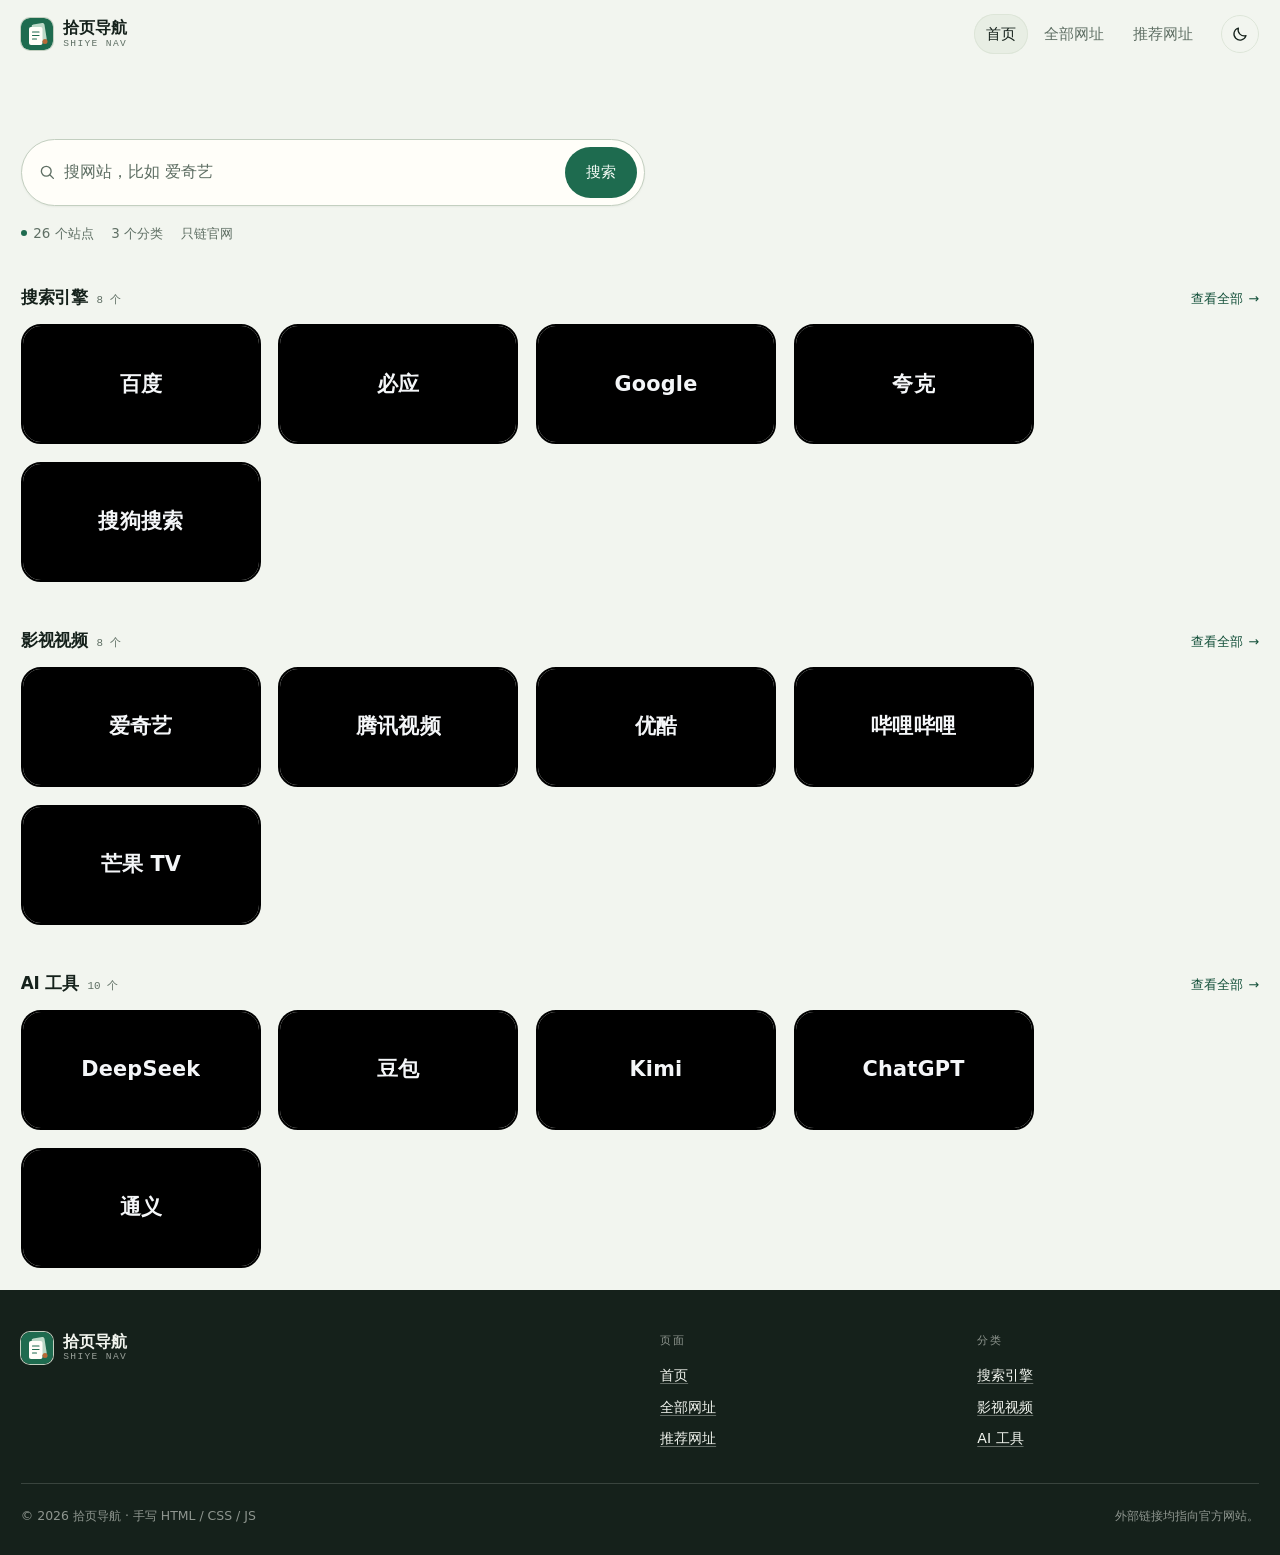
==== index.html @ 63855bbd "content: delete the About page and its navigation links" ====
<!DOCTYPE html>
<html lang="zh-CN" class="no-js">
<head>
<meta charset="utf-8">
<meta name="viewport" content="width=device-width, initial-scale=1">
<title>拾页导航 — 常用网站，一页打开</title>
<meta name="description" content="百度、必应、爱奇艺、腾讯视频、B 站、DeepSeek、豆包等常用站点的官方入口，按搜索引擎、影视视频、AI 工具分组。">
<link rel="canonical" href="https://swdlawa.github.io/nav/">

<meta property="og:type" content="website">
<meta property="og:site_name" content="拾页导航">
<meta property="og:locale" content="zh_CN">
<meta property="og:title" content="拾页导航 — 常用网站，一页打开">
<meta property="og:description" content="搜索引擎、影视视频、AI 工具的官方入口，按类分好，点一下就跳。">
<meta property="og:url" content="https://swdlawa.github.io/nav/">
<meta property="og:image" content="https://swdlawa.github.io/nav/assets/og-image.png">
<meta property="og:image:width" content="1200">
<meta property="og:image:height" content="630">
<meta property="og:image:alt" content="拾页导航：常用网站，一页打开。">
<meta name="twitter:card" content="summary_large_image">
<meta name="twitter:title" content="拾页导航 — 常用网站，一页打开">
<meta name="twitter:description" content="搜索引擎、影视视频、AI 工具的官方入口，按类分好。">
<meta name="twitter:image" content="https://swdlawa.github.io/nav/assets/og-image.png">

<link rel="icon" href="favicon.ico" sizes="16x16 32x32 48x48">
<link rel="icon" href="assets/favicon.svg" type="image/svg+xml">
<link rel="icon" href="assets/favicon.png" type="image/png" sizes="64x64">
<link rel="apple-touch-icon" href="assets/apple-touch-icon.png">
<link rel="manifest" href="manifest.webmanifest">
<meta name="theme-color" content="#f2f5ef">
<link rel="stylesheet" href="css/styles.css?v=13">
<script>
  (function () {
    var root = document.documentElement;
    root.classList.remove("no-js");
    try {
      var saved = localStorage.getItem("theme");
      var theme = saved || (window.matchMedia("(prefers-color-scheme: dark)").matches ? "dark" : "light");
      root.setAttribute("data-theme", theme);
    } catch (e) {
      root.setAttribute("data-theme", "light");
    }
  })();
</script>
<script src="js/main.js?v=13" defer></script>
</head>
<body>
<a class="skip-link" href="#main">跳到主要内容</a>

<header class="site-header">
  <div class="wrap header-inner">
    <a class="brand" href="index.html">
      <img class="brand-mark" src="assets/favicon.svg" alt="" width="32" height="32">
      <span class="brand-text">拾页导航<small>Shiye Nav</small></span>
    </a>
    <nav class="site-nav" id="site-nav" aria-label="主导航">
      <ul>
        <li><a href="index.html" aria-current="page">首页</a></li>
        <li><a href="directory.html">全部网址</a></li>
        <li><a href="submit.html">推荐网址</a></li>
      </ul>
    </nav>
    <div class="header-tools">
      <button class="icon-btn theme-toggle" type="button" data-theme-toggle aria-pressed="false" aria-label="切换到深色模式">
        <svg class="icon-sun" viewBox="0 0 24 24" fill="none" stroke="currentColor" stroke-width="1.7" stroke-linecap="round" aria-hidden="true">
          <circle cx="12" cy="12" r="4.2"/>
          <path d="M12 2.5v2M12 19.5v2M2.5 12h2M19.5 12h2M5.2 5.2l1.4 1.4M17.4 17.4l1.4 1.4M18.8 5.2l-1.4 1.4M6.6 17.4l-1.4 1.4"/>
        </svg>
        <svg class="icon-moon" viewBox="0 0 24 24" fill="none" stroke="currentColor" stroke-width="1.7" stroke-linecap="round" stroke-linejoin="round" aria-hidden="true">
          <path d="M20 14.2A8.2 8.2 0 0 1 9.8 4a8.2 8.2 0 1 0 10.2 10.2Z"/>
        </svg>
      </button>
      <button class="icon-btn nav-toggle" type="button" data-nav-toggle aria-expanded="false" aria-controls="site-nav" aria-label="打开菜单">
        <svg viewBox="0 0 24 24" fill="none" stroke="currentColor" stroke-width="1.8" stroke-linecap="round" aria-hidden="true">
          <path d="M4 7h16M4 12h16M4 17h16"/>
        </svg>
      </button>
    </div>
  </div>
</header>

<main id="main">

  <div class="wrap hero hero--compact">
    <form class="search-form" action="directory.html" method="get" role="search">
      <svg viewBox="0 0 24 24" fill="none" stroke="currentColor" stroke-width="1.8" stroke-linecap="round" aria-hidden="true">
        <circle cx="11" cy="11" r="6.5"/>
        <path d="M16 16l4.5 4.5"/>
      </svg>
      <label for="hero-search" style="position:absolute;width:1px;height:1px;overflow:hidden;clip:rect(0 0 0 0)">搜索网站</label>
      <input id="hero-search" type="search" name="q" placeholder="搜网站，比如 爱奇艺" autocomplete="off">
      <button class="btn btn--accent" type="submit">搜索</button>
    </form>

    <p class="hero-meta">
      <span><span class="dot" aria-hidden="true"></span>26 个站点</span>
      <span>3 个分类</span>
      <span>只链官网</span>
    </p>
  </div>

  <section class="section section--tight" aria-labelledby="group-search">
    <div class="wrap">
      <div class="group-head">
        <h2 id="group-search">搜索引擎</h2>
        <span class="group-count">8 个</span>
        <a class="text-link" href="directory.html#group-search">查看全部</a>
      </div>
      <ul class="link-grid" role="list">
        <li><a class="link-card" href="https://www.baidu.com/" target="_blank" rel="noopener"><span class="link-icon" style="--mark:#2932e1" aria-hidden="true">BD</span><span class="link-text"><span class="link-name">百度</span><span class="link-domain">baidu.com</span></span></a></li>
        <li><a class="link-card" href="https://cn.bing.com/" target="_blank" rel="noopener"><span class="link-icon" style="--mark:#008373" aria-hidden="true">B</span><span class="link-text"><span class="link-name">必应</span><span class="link-domain">cn.bing.com</span></span></a></li>
        <li><a class="link-card" href="https://www.google.com/" target="_blank" rel="noopener"><span class="link-icon" style="--mark:#4285f4" aria-hidden="true">G</span><span class="link-text"><span class="link-name">Google</span><span class="link-domain">google.com</span></span></a></li>
        <li><a class="link-card" href="https://quark.sm.cn/" target="_blank" rel="noopener"><span class="link-icon" style="--mark:#6d4aff" aria-hidden="true">QK</span><span class="link-text"><span class="link-name">夸克</span><span class="link-domain">quark.sm.cn</span></span></a></li>
        <li><a class="link-card" href="https://www.sogou.com/" target="_blank" rel="noopener"><span class="link-icon" style="--mark:#fb6022" aria-hidden="true">SG</span><span class="link-text"><span class="link-name">搜狗搜索</span><span class="link-domain">sogou.com</span></span></a></li>
      </ul>
    </div>
  </section>

  <section class="section section--tight" aria-labelledby="group-video">
    <div class="wrap">
      <div class="group-head">
        <h2 id="group-video">影视视频</h2>
        <span class="group-count">8 个</span>
        <a class="text-link" href="directory.html#group-video">查看全部</a>
      </div>
      <ul class="link-grid" role="list">
        <li><a class="link-card" href="https://www.iqiyi.com/" target="_blank" rel="noopener"><span class="link-icon" style="--mark:#00be06" aria-hidden="true">IQ</span><span class="link-text"><span class="link-name">爱奇艺</span><span class="link-domain">iqiyi.com</span></span></a></li>
        <li><a class="link-card" href="https://v.qq.com/" target="_blank" rel="noopener"><span class="link-icon" style="--mark:#ff6022" aria-hidden="true">TX</span><span class="link-text"><span class="link-name">腾讯视频</span><span class="link-domain">v.qq.com</span></span></a></li>
        <li><a class="link-card" href="https://www.youku.com/" target="_blank" rel="noopener"><span class="link-icon" style="--mark:#1f8dff" aria-hidden="true">YK</span><span class="link-text"><span class="link-name">优酷</span><span class="link-domain">youku.com</span></span></a></li>
        <li><a class="link-card" href="https://www.bilibili.com/" target="_blank" rel="noopener"><span class="link-icon" style="--mark:#fb7299" aria-hidden="true">B</span><span class="link-text"><span class="link-name">哔哩哔哩</span><span class="link-domain">bilibili.com</span></span></a></li>
        <li><a class="link-card" href="https://www.mgtv.com/" target="_blank" rel="noopener"><span class="link-icon" style="--mark:#ff6f00" aria-hidden="true">MG</span><span class="link-text"><span class="link-name">芒果 TV</span><span class="link-domain">mgtv.com</span></span></a></li>
      </ul>
    </div>
  </section>

  <section class="section section--tight" aria-labelledby="group-ai">
    <div class="wrap">
      <div class="group-head">
        <h2 id="group-ai">AI 工具</h2>
        <span class="group-count">10 个</span>
        <a class="text-link" href="directory.html#group-ai">查看全部</a>
      </div>
      <ul class="link-grid" role="list">
        <li><a class="link-card" href="https://www.deepseek.com/" target="_blank" rel="noopener"><span class="link-icon" style="--mark:#4c6ef5" aria-hidden="true">DS</span><span class="link-text"><span class="link-name">DeepSeek</span><span class="link-domain">deepseek.com</span></span></a></li>
        <li><a class="link-card" href="https://www.doubao.com/" target="_blank" rel="noopener"><span class="link-icon" style="--mark:#f43f5e" aria-hidden="true">豆</span><span class="link-text"><span class="link-name">豆包</span><span class="link-domain">doubao.com</span></span></a></li>
        <li><a class="link-card" href="https://kimi.moonshot.cn/" target="_blank" rel="noopener"><span class="link-icon" style="--mark:#6d4aff" aria-hidden="true">K</span><span class="link-text"><span class="link-name">Kimi</span><span class="link-domain">kimi.moonshot.cn</span></span></a></li>
        <li><a class="link-card" href="https://chatgpt.com/" target="_blank" rel="noopener"><span class="link-icon" style="--mark:#10a37f" aria-hidden="true">GPT</span><span class="link-text"><span class="link-name">ChatGPT</span><span class="link-domain">chatgpt.com</span></span></a></li>
        <li><a class="link-card" href="https://tongyi.aliyun.com/" target="_blank" rel="noopener"><span class="link-icon" style="--mark:#615ced" aria-hidden="true">QW</span><span class="link-text"><span class="link-name">通义</span><span class="link-domain">tongyi.aliyun.com</span></span></a></li>
      </ul>
    </div>
  </section>

</main>

<footer class="site-footer">
  <div class="wrap">
    <div class="footer-grid">
      <div class="footer-brand">
        <a class="brand" href="index.html">
          <img class="brand-mark" src="assets/favicon.svg" alt="" width="32" height="32">
          <span class="brand-text">拾页导航<small>Shiye Nav</small></span>
        </a>
      </div>
      <div class="footer-col">
        <h2>页面</h2>
        <ul>
          <li><a href="index.html">首页</a></li>
          <li><a href="directory.html">全部网址</a></li>
          <li><a href="submit.html">推荐网址</a></li>
        </ul>
      </div>
      <div class="footer-col">
        <h2>分类</h2>
        <ul>
          <li><a href="directory.html#group-search">搜索引擎</a></li>
          <li><a href="directory.html#group-video">影视视频</a></li>
          <li><a href="directory.html#group-ai">AI 工具</a></li>
        </ul>
      </div>
    </div>
    <div class="footer-bottom">
      <p>© <span data-year>2026</span> 拾页导航 · 手写 HTML / CSS / JS</p>
      <p>外部链接均指向官方网站。</p>
    </div>
  </div>
</footer>

<button class="to-top" type="button" data-to-top aria-label="回到顶部">
  <svg viewBox="0 0 24 24" width="18" height="18" fill="none" stroke="currentColor" stroke-width="1.8" stroke-linecap="round" stroke-linejoin="round" aria-hidden="true">
    <path d="M12 19V5M5 12l7-7 7 7"/>
  </svg>
</button>
</body>
</html>
---- css/styles.css ----
/* ==========================================================================
   拾页导航 — styles
   Plain CSS, no build step. Sections:
   1 tokens · 2 reset · 3 layout · 4 header · 5 hero · 6 cards
   7 sections · 8 directory · 9 about/submit · 10 footer · 11 motion
   12 responsive · 13 print
   ========================================================================== */

/* 1. Tokens ---------------------------------------------------------------- */
:root {
  --bg: #f2f5ef;
  --surface: #fffef9;
  --surface-2: #e8eee4;
  --ink: #15211b;
  --ink-soft: #33443a;
  --muted: #5f6f64;
  --line: #dde5d8;
  --line-strong: #c3cfc0;
  --accent: #1e6b4f;
  --accent-ink: #14503a;
  --accent-soft: #dcebe1;
  --warm: #b96a37;
  --focus: #1f5fd0;

  --font-sans: "Inter", "PingFang SC", "Hiragino Sans GB", "Microsoft YaHei",
    system-ui, -apple-system, "Segoe UI", sans-serif;
  --font-mono: "SFMono-Regular", "Cascadia Code", Consolas, "Liberation Mono",
    monospace;

  --wrap: 1160px;
  --radius: 16px;
  --radius-sm: 10px;
  --shadow-sm: 0 1px 2px rgba(21, 33, 27, 0.05);
  --shadow: 0 2px 4px rgba(21, 33, 27, 0.04),
    0 24px 48px -32px rgba(21, 33, 27, 0.4);
  --header-h: 68px;

  color-scheme: light;
}

[data-theme="dark"] {
  --bg: #0f1612;
  --surface: #161f1a;
  --surface-2: #1d2922;
  --ink: #e9efe8;
  --ink-soft: #c9d5cc;
  --muted: #93a398;
  --line: #26342c;
  --line-strong: #3a4b41;
  --accent: #74c29c;
  --accent-ink: #9ad9b9;
  --accent-soft: #1b2c23;
  --warm: #e0a06f;
  --focus: #7aa7ff;

  --shadow-sm: 0 1px 2px rgba(0, 0, 0, 0.4);
  --shadow: 0 2px 4px rgba(0, 0, 0, 0.3),
    0 24px 48px -32px rgba(0, 0, 0, 0.9);

  color-scheme: dark;
}

/* 2. Reset ----------------------------------------------------------------- */
*,
*::before,
*::after {
  box-sizing: border-box;
}

* {
  margin: 0;
}

html {
  -webkit-text-size-adjust: 100%;
  scroll-behavior: smooth;
  scroll-padding-top: calc(var(--header-h) + 1.5rem);
}

body {
  min-height: 100vh;
  display: flex;
  flex-direction: column;
  background: var(--bg);
  color: var(--ink);
  font-family: var(--font-sans);
  font-size: 1rem;
  line-height: 1.75;
  -webkit-font-smoothing: antialiased;
  text-rendering: optimizeLegibility;
}

img,
svg {
  display: block;
  max-width: 100%;
}

[hidden] {
  display: none !important;
}

img {
  height: auto;
}

a {
  color: var(--accent-ink);
  text-decoration-color: color-mix(in srgb, var(--accent) 40%, transparent);
  text-underline-offset: 0.18em;
  transition: color 0.18s ease, text-decoration-color 0.18s ease;
}

a:hover {
  color: var(--accent);
  text-decoration-color: currentColor;
}

button,
input,
select,
textarea {
  font: inherit;
  color: inherit;
}

ul[role="list"],
ol[role="list"] {
  list-style: none;
  padding: 0;
}

:focus-visible {
  outline: 2px solid var(--focus);
  outline-offset: 3px;
  border-radius: 3px;
}

::selection {
  background: var(--accent-soft);
  color: var(--ink);
}

.skip-link {
  position: absolute;
  top: 0.5rem;
  left: 0.5rem;
  z-index: 100;
  padding: 0.55rem 0.9rem;
  border-radius: var(--radius-sm);
  background: var(--ink);
  color: var(--bg);
  font-size: 0.9rem;
  text-decoration: none;
  transform: translateY(-160%);
  transition: transform 0.18s ease;
}

.skip-link:focus-visible {
  transform: none;
  color: var(--bg);
}

/* 3. Layout ---------------------------------------------------------------- */
.wrap {
  width: min(100% - 2.6rem, var(--wrap));
  margin-inline: auto;
}

main {
  flex: 1 0 auto;
}

.eyebrow {
  display: inline-flex;
  align-items: center;
  gap: 0.6rem;
  font-family: var(--font-mono);
  font-size: 0.7rem;
  letter-spacing: 0.16em;
  text-transform: uppercase;
  color: var(--accent);
}

.eyebrow::before {
  content: "";
  width: 1.6rem;
  height: 1px;
  background: currentColor;
}

.lede {
  max-width: 58ch;
  color: var(--ink-soft);
  font-size: clamp(1.02rem, 1.5vw, 1.14rem);
  line-height: 1.8;
}

.muted {
  color: var(--muted);
}

.btn {
  --btn-bg: var(--ink);
  --btn-fg: var(--bg);
  display: inline-flex;
  align-items: center;
  justify-content: center;
  gap: 0.45rem;
  padding: 0.72rem 1.25rem;
  border: 1px solid transparent;
  border-radius: 999px;
  background: var(--btn-bg);
  color: var(--btn-fg);
  font-size: 0.94rem;
  font-weight: 500;
  text-decoration: none;
  cursor: pointer;
  transition: transform 0.18s ease, background 0.18s ease,
    border-color 0.18s ease, box-shadow 0.18s ease;
}

.btn:hover {
  color: var(--btn-fg);
  transform: translateY(-1px);
  box-shadow: var(--shadow);
}

.btn--accent {
  --btn-bg: var(--accent);
  --btn-fg: #f4fbf6;
}

[data-theme="dark"] .btn--accent {
  --btn-fg: #0d1711;
}

.btn--ghost {
  --btn-bg: transparent;
  --btn-fg: var(--ink);
  border-color: var(--line-strong);
}

.btn--ghost:hover {
  background: var(--surface);
  border-color: var(--ink);
}

.text-link {
  display: inline-flex;
  align-items: center;
  gap: 0.35rem;
  font-weight: 500;
  text-decoration: none;
  color: var(--accent-ink);
}

.text-link::after {
  content: "→";
  transition: transform 0.18s ease;
}

.text-link:hover::after {
  transform: translateX(3px);
}

/* 4. Header ---------------------------------------------------------------- */
.site-header {
  position: sticky;
  top: 0;
  z-index: 50;
  background: color-mix(in srgb, var(--bg) 88%, transparent);
  backdrop-filter: saturate(1.4) blur(12px);
  border-bottom: 1px solid transparent;
  transition: border-color 0.2s ease, box-shadow 0.2s ease;
}

.site-header.is-scrolled {
  border-bottom-color: var(--line);
  box-shadow: 0 6px 24px -20px rgba(0, 0, 0, 0.5);
}

.header-inner {
  min-height: var(--header-h);
  display: flex;
  align-items: center;
  gap: 1rem;
}

.brand {
  display: inline-flex;
  align-items: center;
  gap: 0.65rem;
  margin-right: auto;
  color: var(--ink);
  text-decoration: none;
  font-weight: 600;
  letter-spacing: -0.01em;
}

.brand:hover {
  color: var(--ink);
}

.brand-mark {
  width: 32px;
  height: 32px;
  flex: none;
  border-radius: 9px;
  box-shadow: 0 0 0 1px var(--line-strong);
}

.brand-text {
  display: flex;
  flex-direction: column;
  line-height: 1.15;
}

.brand-text small {
  font-family: var(--font-mono);
  font-size: 0.6rem;
  font-weight: 400;
  letter-spacing: 0.14em;
  text-transform: uppercase;
  color: var(--muted);
}

.site-nav ul {
  display: flex;
  align-items: center;
  gap: 0.3rem;
  margin: 0;
  padding: 0;
  list-style: none;
}

.site-nav a {
  display: block;
  padding: 0.45rem 0.75rem;
  border-radius: 999px;
  color: var(--muted);
  font-size: 0.92rem;
  text-decoration: none;
  transition: color 0.18s ease, background 0.18s ease;
}

.site-nav a:hover {
  color: var(--ink);
  background: var(--surface-2);
}

.site-nav a[aria-current="page"] {
  color: var(--ink);
  background: var(--surface-2);
  box-shadow: inset 0 0 0 1px var(--line);
}

.header-tools {
  display: flex;
  align-items: center;
  gap: 0.4rem;
}

.icon-btn {
  width: 38px;
  height: 38px;
  display: grid;
  place-items: center;
  border: 1px solid var(--line);
  border-radius: 999px;
  background: transparent;
  color: var(--ink);
  cursor: pointer;
  transition: background 0.18s ease, border-color 0.18s ease;
}

.icon-btn:hover {
  background: var(--surface-2);
  border-color: var(--line-strong);
}

.icon-btn svg {
  width: 18px;
  height: 18px;
}

.theme-toggle .icon-sun {
  display: none;
}

[data-theme="dark"] .theme-toggle .icon-sun {
  display: block;
}

[data-theme="dark"] .theme-toggle .icon-moon {
  display: none;
}

.nav-toggle {
  display: none;
}

/* 5. Hero ------------------------------------------------------------------ */
.hero {
  padding-block: clamp(3rem, 6vw, 5rem) clamp(2rem, 4vw, 3rem);
}

.hero h1 {
  max-width: 18ch;
  margin-top: 1rem;
  font-size: clamp(2.2rem, 5.2vw, 3.6rem);
  line-height: 1.18;
  letter-spacing: -0.035em;
  font-weight: 650;
  text-wrap: balance;
}

.hero h1 em {
  font-style: normal;
  color: var(--accent);
  box-shadow: inset 0 -0.28em 0 color-mix(in srgb, var(--accent) 16%, transparent);
}

.hero .lede {
  margin-top: 1.25rem;
}

.search-form {
  display: flex;
  align-items: center;
  gap: 0.5rem;
  width: min(100%, 39rem);
  margin-top: 2rem;
  padding: 0.4rem 0.4rem 0.4rem 1rem;
  background: var(--surface);
  border: 1px solid var(--line-strong);
  border-radius: 999px;
  box-shadow: var(--shadow-sm);
  transition: border-color 0.18s ease, box-shadow 0.18s ease;
}

.search-form:focus-within {
  border-color: var(--accent);
  box-shadow: 0 0 0 4px color-mix(in srgb, var(--accent) 14%, transparent);
}

.search-form svg {
  width: 18px;
  height: 18px;
  flex: none;
  color: var(--muted);
}

.search-form input {
  flex: 1;
  min-width: 0;
  padding: 0.5rem 0;
  border: 0;
  background: transparent;
  outline: none;
  font-size: 1rem;
}

.search-form input::placeholder {
  color: var(--muted);
}

.search-form .btn {
  flex: none;
  padding-inline: 1.25rem;
}

.quick-tags {
  display: flex;
  flex-wrap: wrap;
  gap: 0.45rem;
  margin-top: 0.9rem;
  padding: 0;
  list-style: none;
}

.quick-tags a {
  display: inline-block;
  padding: 0.28rem 0.7rem;
  border: 1px solid var(--line);
  border-radius: 999px;
  background: var(--surface);
  color: var(--muted);
  font-size: 0.84rem;
  text-decoration: none;
  transition: all 0.16s ease;
}

.quick-tags a:hover {
  color: var(--accent-ink);
  border-color: var(--accent);
}

.hero-meta {
  display: flex;
  flex-wrap: wrap;
  gap: 0.4rem 1.1rem;
  margin-top: 1.5rem;
  color: var(--muted);
  font-size: 0.84rem;
}

.hero-meta span {
  display: inline-flex;
  align-items: center;
  gap: 0.4rem;
}

.hero-meta .dot {
  width: 6px;
  height: 6px;
  border-radius: 50%;
  background: var(--accent);
  flex: none;
}

/* 6. Link cards (compact) ------------------------------------------------ */
.hero--compact {
  padding-block: clamp(2rem, 4vw, 3rem) 1rem;
}

.hero--compact h1 {
  margin-top: 0.55rem;
  font-size: clamp(1.9rem, 4.2vw, 2.9rem);
}

.hero--compact .lede {
  margin-top: 0.75rem;
}

.hero--compact .search-form {
  margin-top: 1.4rem;
}

.hero--compact .hero-meta {
  margin-top: 1rem;
}

.link-grid {
  display: grid;
  grid-template-columns: repeat(auto-fill, minmax(min(100%, 160px), 1fr));
  gap: 0.55rem;
  margin: 0;
  padding: 0;
  list-style: none;
}

.link-card {
  display: flex;
  align-items: center;
  gap: 0.65rem;
  height: 100%;
  padding: 0.6rem 0.7rem;
  background: var(--surface);
  border: 1px solid var(--line);
  border-radius: 12px;
  box-shadow: var(--shadow-sm);
  color: inherit;
  text-decoration: none;
  transition: transform 0.16s ease, border-color 0.16s ease,
    box-shadow 0.16s ease;
}

.link-card:hover {
  color: inherit;
  border-color: var(--accent);
  transform: translateY(-1px);
  box-shadow: var(--shadow);
}

.link-icon {
  width: 34px;
  height: 34px;
  flex: none;
  display: grid;
  place-items: center;
  border-radius: 9px;
  background: color-mix(in srgb, var(--mark) 14%, var(--surface));
  color: var(--mark);
  font-family: var(--font-mono);
  font-size: 0.68rem;
  font-weight: 600;
  letter-spacing: 0.01em;
  box-shadow: inset 0 0 0 1px color-mix(in srgb, var(--mark) 24%, transparent);
}

[data-theme="dark"] .link-icon {
  background: color-mix(in srgb, var(--mark) 20%, var(--surface));
  color: color-mix(in srgb, var(--mark) 76%, white);
}

.link-text {
  display: flex;
  flex-direction: column;
  min-width: 0;
  line-height: 1.3;
}

.link-name {
  font-size: 0.9rem;
  font-weight: 600;
  letter-spacing: -0.01em;
  white-space: nowrap;
  overflow: hidden;
  text-overflow: ellipsis;
}

.link-domain {
  font-family: var(--font-mono);
  font-size: 0.66rem;
  color: var(--muted);
  white-space: nowrap;
  overflow: hidden;
  text-overflow: ellipsis;
}

.group {
  padding-block: 1.1rem 0;
}

.group-head {
  display: flex;
  align-items: baseline;
  gap: 0.55rem;
  margin-bottom: 0.7rem;
}

.group-head h2 {
  font-size: 1.05rem;
  font-weight: 600;
  letter-spacing: -0.015em;
}

.group-count {
  font-family: var(--font-mono);
  font-size: 0.68rem;
  color: var(--muted);
}

.group-head .text-link {
  margin-left: auto;
  font-size: 0.8rem;
}

.cat-jump {
  display: flex;
  flex-wrap: wrap;
  gap: 0.4rem;
  margin: 0 0 1.4rem;
  padding: 0;
  list-style: none;
}

.cat-jump a {
  display: inline-block;
  padding: 0.28rem 0.75rem;
  border: 1px solid var(--line);
  border-radius: 999px;
  background: var(--surface);
  color: var(--muted);
  font-size: 0.82rem;
  text-decoration: none;
  transition: all 0.16s ease;
}

.cat-jump a:hover {
  color: var(--accent-ink);
  border-color: var(--accent);
}

/* 7. Sections -------------------------------------------------------------- */
.section {
  padding-block: clamp(2.4rem, 5vw, 4rem);
}

.section--tight {
  padding-block: 1.4rem;
}

[data-directory] {
  padding-bottom: 2.2rem;
}

.section-head {
  display: grid;
  grid-template-columns: minmax(0, 1fr) minmax(0, 0.72fr);
  gap: 1.5rem 3rem;
  align-items: end;
  margin-bottom: 1.9rem;
  padding-bottom: 1rem;
  border-bottom: 1px solid var(--line);
}

.section-head h2 {
  margin-top: 0.4rem;
  font-size: clamp(1.4rem, 2.6vw, 1.9rem);
  line-height: 1.25;
  letter-spacing: -0.025em;
  font-weight: 600;
  text-wrap: balance;
}

.section-head p {
  color: var(--muted);
  font-size: 0.92rem;
}

.section-num {
  font-family: var(--font-mono);
  font-size: 0.68rem;
  letter-spacing: 0.14em;
  color: var(--accent);
}

.section-link {
  margin-top: 1.5rem;
}

.cat-grid {
  display: grid;
  grid-template-columns: repeat(auto-fit, minmax(min(100%, 220px), 1fr));
  gap: 0.9rem;
  margin: 0;
  padding: 0;
  list-style: none;
}

.cat-tile {
  position: relative;
  display: flex;
  flex-direction: column;
  gap: 0.35rem;
  height: 100%;
  padding: 1.15rem 1.2rem 1.25rem;
  background: var(--surface);
  border: 1px solid var(--line);
  border-radius: var(--radius);
  color: inherit;
  text-decoration: none;
  transition: transform 0.18s ease, border-color 0.18s ease,
    box-shadow 0.18s ease;
}

.cat-tile:hover {
  transform: translateY(-2px);
  border-color: var(--accent);
  box-shadow: var(--shadow-sm);
  color: inherit;
}

.cat-glyph {
  width: 38px;
  height: 38px;
  display: grid;
  place-items: center;
  margin-bottom: 0.35rem;
  border-radius: 10px;
  background: var(--accent-soft);
  color: var(--accent-ink);
  font-size: 1rem;
  font-weight: 600;
}

.cat-tile h3 {
  font-size: 1rem;
  font-weight: 600;
}

.cat-tile p {
  color: var(--muted);
  font-size: 0.84rem;
  line-height: 1.6;
}

.cat-count {
  position: absolute;
  top: 1.1rem;
  right: 1.2rem;
  font-family: var(--font-mono);
  font-size: 0.7rem;
  color: var(--muted);
}

.latest-list {
  margin: 0;
  padding: 0;
  list-style: none;
  border-top: 1px solid var(--line);
}

.latest-list li {
  border-bottom: 1px solid var(--line);
}

.latest-list a {
  display: flex;
  flex-wrap: wrap;
  align-items: baseline;
  gap: 0.35rem 0.9rem;
  padding: 0.95rem 0.25rem;
  color: inherit;
  text-decoration: none;
}

.latest-list a:hover {
  color: var(--accent-ink);
}

.latest-list time {
  flex: none;
  width: 5.5rem;
  font-family: var(--font-mono);
  font-size: 0.72rem;
  color: var(--muted);
}

.latest-list strong {
  font-weight: 600;
}

.latest-list .latest-desc {
  flex: 1;
  min-width: 12rem;
  color: var(--muted);
  font-size: 0.88rem;
}

.cta {
  padding-block: clamp(2.5rem, 6vw, 4rem);
}

.cta-inner {
  position: relative;
  display: grid;
  grid-template-columns: minmax(0, 1fr) auto;
  gap: 2rem;
  align-items: center;
  overflow: hidden;
  padding: clamp(1.8rem, 4.5vw, 3rem);
  background: var(--ink);
  color: var(--bg);
  border-radius: calc(var(--radius) + 6px);
}

.cta-inner::after {
  content: "";
  position: absolute;
  right: -70px;
  bottom: -120px;
  width: 260px;
  height: 260px;
  border: 1px solid color-mix(in srgb, var(--bg) 20%, transparent);
  border-radius: 50%;
  pointer-events: none;
}

.cta-inner h2 {
  font-size: clamp(1.5rem, 3vw, 2.1rem);
  line-height: 1.25;
  letter-spacing: -0.03em;
  font-weight: 600;
}

.cta-inner p {
  margin-top: 0.65rem;
  max-width: 46ch;
  color: color-mix(in srgb, var(--bg) 72%, transparent);
  font-size: 0.92rem;
}

.cta-inner .btn {
  position: relative;
  z-index: 1;
  --btn-bg: var(--accent);
  --btn-fg: #f4fbf6;
}

[data-theme="dark"] .cta-inner .btn {
  --btn-fg: #0d1711;
}

/* 8. Directory ------------------------------------------------------------- */
.page-head {
  padding-block: clamp(2.2rem, 5vw, 3.4rem) clamp(1.4rem, 3vw, 2rem);
  border-bottom: 1px solid var(--line);
}

.page-head h1 {
  margin-top: 0.6rem;
  font-size: clamp(1.9rem, 4.2vw, 2.9rem);
  line-height: 1.15;
  letter-spacing: -0.035em;
  font-weight: 650;
  text-wrap: balance;
}

.page-head p {
  margin-top: 0.9rem;
  max-width: 62ch;
  color: var(--ink-soft);
}

.toolbar {
  display: flex;
  flex-wrap: wrap;
  gap: 0.75rem;
  align-items: center;
  justify-content: space-between;
  padding-block: 1.5rem 1.1rem;
}

.filters {
  display: flex;
  flex-wrap: wrap;
  gap: 0.4rem;
  margin: 0;
  padding: 0;
  list-style: none;
}

.filter-btn {
  padding: 0.4rem 0.85rem;
  border: 1px solid var(--line);
  border-radius: 999px;
  background: transparent;
  color: var(--muted);
  font-size: 0.86rem;
  cursor: pointer;
  transition: all 0.16s ease;
}

.filter-btn:hover {
  color: var(--ink);
  border-color: var(--line-strong);
}

.filter-btn[aria-pressed="true"] {
  background: var(--ink);
  border-color: var(--ink);
  color: var(--bg);
}

.toolbar-right {
  display: flex;
  flex-wrap: wrap;
  gap: 0.6rem;
  align-items: center;
}

.result-count {
  font-family: var(--font-mono);
  font-size: 0.7rem;
  letter-spacing: 0.06em;
  color: var(--muted);
}

.search-inline {
  display: flex;
  align-items: center;
  gap: 0.45rem;
  padding: 0.35rem 0.5rem 0.35rem 0.8rem;
  background: var(--surface);
  border: 1px solid var(--line-strong);
  border-radius: 999px;
}

.search-inline svg {
  width: 16px;
  height: 16px;
  flex: none;
  color: var(--muted);
}

.search-inline input {
  width: 12rem;
  min-width: 0;
  border: 0;
  background: transparent;
  outline: none;
  font-size: 0.9rem;
}

.search-inline .clear-btn {
  border: 0;
  background: transparent;
  color: var(--muted);
  font-size: 1rem;
  line-height: 1;
  padding: 0.2rem 0.35rem;
  cursor: pointer;
  display: none;
}

.search-inline .clear-btn.is-visible {
  display: block;
}

.where {
  display: flex;
  flex-wrap: wrap;
  gap: 0.35rem 0.8rem;
  align-items: center;
  margin: 0 0 1.2rem;
  color: var(--muted);
  font-size: 0.82rem;
}

.where a {
  color: inherit;
}

.empty-state {
  padding: 3rem 1.25rem;
  border: 1px dashed var(--line-strong);
  border-radius: var(--radius);
  text-align: center;
  color: var(--muted);
}

.empty-state strong {
  display: block;
  margin-bottom: 0.3rem;
  color: var(--ink);
  font-size: 1rem;
}

/* 9. About / submit -------------------------------------------------------- */
.prose {
  max-width: 72ch;
  padding-block: clamp(2rem, 4vw, 3rem);
}

.prose > * + * {
  margin-top: 1.15rem;
}

.prose h2 {
  margin-top: 2.4rem;
  padding-top: 1.4rem;
  border-top: 1px solid var(--line);
  font-size: 1.35rem;
  font-weight: 600;
  letter-spacing: -0.02em;
}

.prose h2:first-child {
  margin-top: 0;
  padding-top: 0;
  border-top: 0;
}

.prose p,
.prose li {
  color: var(--ink-soft);
}

.prose ul,
.prose ol {
  padding-left: 1.2rem;
  display: grid;
  gap: 0.45rem;
}

.prose li::marker {
  color: var(--accent);
}

.prose code {
  padding: 0.1em 0.35em;
  border-radius: 4px;
  background: var(--surface-2);
  font-family: var(--font-mono);
  font-size: 0.85em;
}

.timeline {
  margin: 0;
  padding: 0;
  list-style: none;
  display: grid;
  gap: 1.2rem;
}

.timeline li {
  display: grid;
  grid-template-columns: 6rem minmax(0, 1fr);
  gap: 1.1rem;
  padding-bottom: 1.2rem;
  border-bottom: 1px solid var(--line);
}

.timeline li:last-child {
  border-bottom: 0;
  padding-bottom: 0;
}

.timeline time {
  font-family: var(--font-mono);
  font-size: 0.72rem;
  color: var(--muted);
  padding-top: 0.25rem;
}

.timeline h3 {
  font-size: 0.98rem;
  font-weight: 600;
}

.timeline p {
  margin-top: 0.15rem;
  color: var(--muted);
  font-size: 0.88rem;
}

.submit-grid {
  display: grid;
  grid-template-columns: minmax(0, 0.8fr) minmax(0, 1.2fr);
  gap: clamp(2rem, 5vw, 4rem);
  padding-block: clamp(2rem, 4vw, 3rem);
  align-items: start;
}

.submit-notes {
  margin: 1.4rem 0 0;
  padding: 0;
  list-style: none;
  display: grid;
  gap: 0.8rem;
}

.submit-notes li {
  padding-top: 0.8rem;
  border-top: 1px solid var(--line);
  color: var(--muted);
  font-size: 0.9rem;
}

.submit-notes strong {
  display: block;
  color: var(--ink);
  font-weight: 600;
  font-size: 0.92rem;
}

.form-card {
  padding: clamp(1.3rem, 3vw, 1.9rem);
  background: var(--surface);
  border: 1px solid var(--line);
  border-radius: var(--radius);
  box-shadow: var(--shadow-sm);
}

.field + .field {
  margin-top: 1.05rem;
}

.field label {
  display: block;
  margin-bottom: 0.35rem;
  font-size: 0.85rem;
  font-weight: 500;
}

.field .hint {
  color: var(--muted);
  font-size: 0.78rem;
  font-weight: 400;
}

.field input,
.field select,
.field textarea {
  width: 100%;
  padding: 0.65rem 0.8rem;
  border: 1px solid var(--line-strong);
  border-radius: var(--radius-sm);
  background: var(--bg);
  transition: border-color 0.16s ease, box-shadow 0.16s ease;
}

.field textarea {
  min-height: 7rem;
  resize: vertical;
}

.field input:focus,
.field select:focus,
.field textarea:focus {
  outline: none;
  border-color: var(--accent);
  box-shadow: 0 0 0 3px color-mix(in srgb, var(--accent) 16%, transparent);
}

.field [aria-invalid="true"] {
  border-color: #b03427;
}

.error-msg {
  display: none;
  margin-top: 0.3rem;
  color: #b03427;
  font-size: 0.78rem;
}

[data-theme="dark"] .error-msg {
  color: #f08a7a;
}

.error-msg.is-visible {
  display: block;
}

.form-actions {
  display: flex;
  flex-wrap: wrap;
  gap: 0.9rem;
  align-items: center;
  margin-top: 1.3rem;
}

.form-status {
  color: var(--muted);
  font-size: 0.82rem;
}

.form-status.is-error {
  color: #b03427;
}

/* 10. Footer --------------------------------------------------------------- */
.site-footer {
  margin-top: auto;
  padding-block: 2.6rem 1.8rem;
  background: var(--ink);
  color: color-mix(in srgb, var(--bg) 76%, transparent);
}

.site-footer a {
  color: var(--bg);
  text-decoration-color: color-mix(in srgb, var(--bg) 35%, transparent);
}

.site-footer a:hover {
  color: var(--accent);
}

.footer-grid {
  display: grid;
  grid-template-columns: minmax(0, 1.5fr) repeat(2, minmax(0, 0.7fr));
  gap: 2.2rem;
  padding-bottom: 2rem;
  border-bottom: 1px solid color-mix(in srgb, var(--bg) 16%, transparent);
}

.footer-brand .brand {
  margin: 0 0 0.8rem;
  color: var(--bg);
}

.footer-brand .brand:hover {
  color: var(--bg);
}

.footer-brand .brand-text small {
  color: color-mix(in srgb, var(--bg) 60%, transparent);
}

.footer-brand p {
  max-width: 34ch;
  font-size: 0.88rem;
  line-height: 1.7;
}

.footer-col h2 {
  margin-bottom: 0.8rem;
  font-family: var(--font-mono);
  font-size: 0.66rem;
  font-weight: 500;
  letter-spacing: 0.14em;
  text-transform: uppercase;
  color: color-mix(in srgb, var(--bg) 55%, transparent);
}

.footer-col ul {
  margin: 0;
  padding: 0;
  list-style: none;
  display: grid;
  gap: 0.45rem;
  font-size: 0.88rem;
}

.footer-bottom {
  display: flex;
  flex-wrap: wrap;
  gap: 0.6rem 1.5rem;
  justify-content: space-between;
  align-items: center;
  padding-top: 1.3rem;
  font-size: 0.78rem;
  color: color-mix(in srgb, var(--bg) 55%, transparent);
}

/* 11. Motion --------------------------------------------------------------- */
.reveal {
  opacity: 0;
  transform: translateY(12px);
  transition: opacity 0.55s ease, transform 0.55s cubic-bezier(0.2, 0.7, 0.2, 1);
}

.reveal.is-visible {
  opacity: 1;
  transform: none;
}

.no-js .reveal {
  opacity: 1;
  transform: none;
}

.to-top {
  position: fixed;
  right: 1.2rem;
  bottom: 1.2rem;
  z-index: 40;
  width: 42px;
  height: 42px;
  display: grid;
  place-items: center;
  border: 1px solid var(--line-strong);
  border-radius: 999px;
  background: var(--surface);
  color: var(--ink);
  box-shadow: var(--shadow);
  cursor: pointer;
  opacity: 0;
  visibility: hidden;
  transform: translateY(8px);
  transition: opacity 0.2s ease, transform 0.2s ease, visibility 0.2s;
}

.to-top.is-visible {
  opacity: 1;
  visibility: visible;
  transform: none;
}

@media (prefers-reduced-motion: reduce) {
  html {
    scroll-behavior: auto;
  }

  *,
  *::before,
  *::after {
    animation-duration: 0.01ms !important;
    animation-iteration-count: 1 !important;
    transition-duration: 0.01ms !important;
  }

  .reveal {
    opacity: 1;
    transform: none;
  }
}


/* 6b. Black jump buttons (animated gradient edge) ------------------------- */
@property --nav-angle {
  syntax: "<angle>";
  initial-value: 0deg;
  inherits: false;
}

@keyframes nav-spin {
  to {
    --nav-angle: 360deg;
  }
}

.link-grid {
  grid-template-columns: repeat(auto-fill, minmax(min(100%, 168px), 1fr));
  gap: 0.7rem;
}

.link-card {
  position: relative;
  isolation: isolate;
  overflow: visible;
  padding: 0.55rem 0.7rem;
  border: 0;
  border-radius: 17px;
  background:
    radial-gradient(120% 140% at 50% 0%, #1d222a 0%, #101216 55%, #0a0b0e 100%);
  color: #fff;
  box-shadow:
    inset 0 1px 0 rgba(255, 255, 255, 0.1),
    inset 0 -12px 24px -16px rgba(0, 0, 0, 0.9),
    0 10px 24px -18px rgba(0, 0, 0, 0.85);
  transition: transform 0.2s ease, box-shadow 0.2s ease;
}

/* rotating gradient edge: masked to a 2px ring */

/* soft glow behind the button */

.link-card:hover,
.link-card:focus-visible {
  color: #fff;
  transform: translateY(-2px);
  box-shadow:
    inset 0 1px 0 rgba(255, 255, 255, 0.14),
    0 16px 34px -20px rgba(0, 0, 0, 0.95);
}




.link-card:active {
  transform: translateY(0) scale(0.985);
}

.link-card .link-icon {
  background: color-mix(in srgb, var(--mark) 24%, #0c0e12);
  color: color-mix(in srgb, var(--mark) 62%, white);
  box-shadow: inset 0 0 0 1px color-mix(in srgb, var(--mark) 38%, transparent);
}

.link-card .link-name {
  color: #f4f6f8;
}

.link-card .link-domain {
  color: #93a0ab;
}

[data-theme="dark"] .link-card {
  background:
    radial-gradient(120% 140% at 50% 0%, #1a1e25 0%, #0e1013 55%, #08090b 100%);
}

@media (prefers-reduced-motion: reduce) {
}

/* 12. Responsive ----------------------------------------------------------- */
@media (max-width: 960px) {
  .section-head,
  .submit-grid,
  .cta-inner {
    grid-template-columns: minmax(0, 1fr);
  }

  .section-head {
    align-items: start;
  }

  .cta-inner {
    gap: 1.4rem;
    align-items: start;
  }

  .footer-grid {
    grid-template-columns: repeat(2, minmax(0, 1fr));
  }

  .footer-brand {
    grid-column: 1 / -1;
  }
}

@media (max-width: 780px) {
  :root {
    --header-h: 62px;
  }

  .nav-toggle {
    display: grid;
  }

  .site-nav {
    position: fixed;
    inset: var(--header-h) 0 auto 0;
    display: none;
    padding: 0.7rem 1.3rem 1.1rem;
    background: var(--bg);
    border-bottom: 1px solid var(--line);
    box-shadow: var(--shadow);
  }

  .site-nav.is-open {
    display: block;
  }

  .site-nav ul {
    flex-direction: column;
    align-items: stretch;
    gap: 0.1rem;
  }

  .site-nav a {
    padding: 0.72rem 0.8rem;
    border-radius: var(--radius-sm);
    font-size: 1rem;
  }

  .hero h1 {
    max-width: none;
  }

  .search-form {
    flex-wrap: wrap;
    border-radius: 18px;
    padding: 0.55rem;
  }

  .search-form input {
    width: calc(100% - 2.2rem);
  }

  .search-form .btn {
    width: 100%;
  }

  .toolbar {
    align-items: flex-start;
  }

  .toolbar-right {
    width: 100%;
    justify-content: space-between;
  }

  .search-inline {
    flex: 1;
  }

  .search-inline input {
    width: 100%;
  }

  .timeline li {
    grid-template-columns: minmax(0, 1fr);
    gap: 0.25rem;
  }
}

@media (max-width: 540px) {
  .wrap {
    width: min(100% - 1.8rem, var(--wrap));
  }

  .brand-text small {
    display: none;
  }

  .latest-list time {
    width: auto;
  }

  .latest-list .latest-desc {
    flex-basis: 100%;
  }

  .footer-grid {
    grid-template-columns: minmax(0, 1fr);
    gap: 1.8rem;
  }

  .site-grid {
    grid-template-columns: minmax(0, 1fr);
  }
}

@media (min-width: 781px) {
  .site-nav {
    display: block !important;
  }
}

/* 13. Print ---------------------------------------------------------------- */
@media print {
  .site-header,
  .to-top,
  .cta,
  .site-footer,
  .search-form {
    display: none;
  }

  body {
    background: #fff;
    color: #000;
  }
}

/* 6c. Fixed-size pure-black jump buttons -------------------------------- */
.link-grid {
  grid-template-columns: repeat(auto-fill, 240px);
  justify-content: start;
  gap: 1.1rem;
}

.link-card {
  width: 240px;
  height: 120px;
  padding: 0 1rem;
  justify-content: center;
  border-radius: 20px;
  background: #000;
  box-shadow: 0 14px 28px -22px rgba(0, 0, 0, 0.9);
}



.link-card .link-icon {
  width: 42px;
  height: 42px;
  border-radius: 11px;
  font-size: 0.76rem;
}

.link-card .link-name {
  font-size: 1.02rem;
}

.link-card .link-domain {
  font-size: 0.72rem;
}

.link-card .link-text {
  gap: 0.1rem;
}

@media (max-width: 560px) {
  .link-grid {
    grid-template-columns: minmax(0, 1fr);
  }

  .link-card {
    width: 100%;
    height: 120px;
  }
}
/* 6d. Five per row, continuous edge animation --------------------------- */
:root {
  --wrap: 1280px;
}

.link-grid {
  grid-template-columns: repeat(auto-fill, 240px);
  justify-content: start;
  gap: 1.1rem;
}

/* 6e. Final simplification: icon + name only, centred -------------------- */
.link-card .link-domain {
  display: none;
}

.link-card .link-name {
  font-size: 1.08rem;
  letter-spacing: 0;
}

.link-card .link-text {
  gap: 0;
}

.link-card {
  gap: 0.8rem;
}
/* 6f. Name-only black buttons ------------------------------------------- */
.link-card {
  justify-content: center;
  gap: 0;
  padding: 0 1.25rem;
}

.link-card .link-icon {
  display: none;
}

.link-card .link-text {
  align-items: center;
  text-align: center;
  gap: 0;
}

.link-card .link-name {
  font-size: 1.3rem;
  font-weight: 600;
  letter-spacing: 0.01em;
}
/* 6g. Crisp gradient border — no mask, no blur, no glow --------------- */
.link-card {
  border: 2px solid transparent;
  background-color: #000;
  background-image:
    linear-gradient(#000, #000),
    conic-gradient(
      from var(--nav-angle),
      #ff6b1a,
      #ffb347,
      #3b82f6,
      #22d3ee,
      #ff6b1a
    );
  background-origin: padding-box, border-box;
  background-clip: padding-box, border-box;
  animation: nav-spin 9s linear infinite;
  box-shadow:
    inset 0 1px 0 rgba(255, 255, 255, 0.06),
    0 10px 22px -20px rgba(0, 0, 0, 0.9);
}

[data-theme="dark"] .link-card {
  background-color: #000;
  background-image:
    radial-gradient(120% 140% at 50% 0%, #1a1e25 0%, #0e1013 55%, #08090b 100%),
    conic-gradient(
      from var(--nav-angle),
      #ff6b1a,
      #ffb347,
      #3b82f6,
      #22d3ee,
      #ff6b1a
    );
  background-origin: padding-box, border-box;
  background-clip: padding-box, border-box;
}


.link-card:hover {
  animation-duration: 3s;
}

.link-card:focus-visible {
  animation-duration: 3s;
}

@media (prefers-reduced-motion: reduce) {
  .link-card {
    animation: none !important;
  }
}

/* 6h. Solid black border ------------------------------------------------- */
.link-card {
  border: 2px solid #000;
  background-color: #000;
  background-image: none;
  animation: none;
}

[data-theme="dark"] .link-card {
  border-color: #000;
  background-image: radial-gradient(
    120% 140% at 50% 0%,
    #1a1e25 0%,
    #0e1013 55%,
    #08090b 100%
  );
}

.link-card:hover,
.link-card:focus-visible {
  animation: none;
}
/* 6i. No shadow, no halo at all ----------------------------------------- */
.link-card,
[data-theme="dark"] .link-card {
  box-shadow: none;
  filter: none;
  text-shadow: none;
}
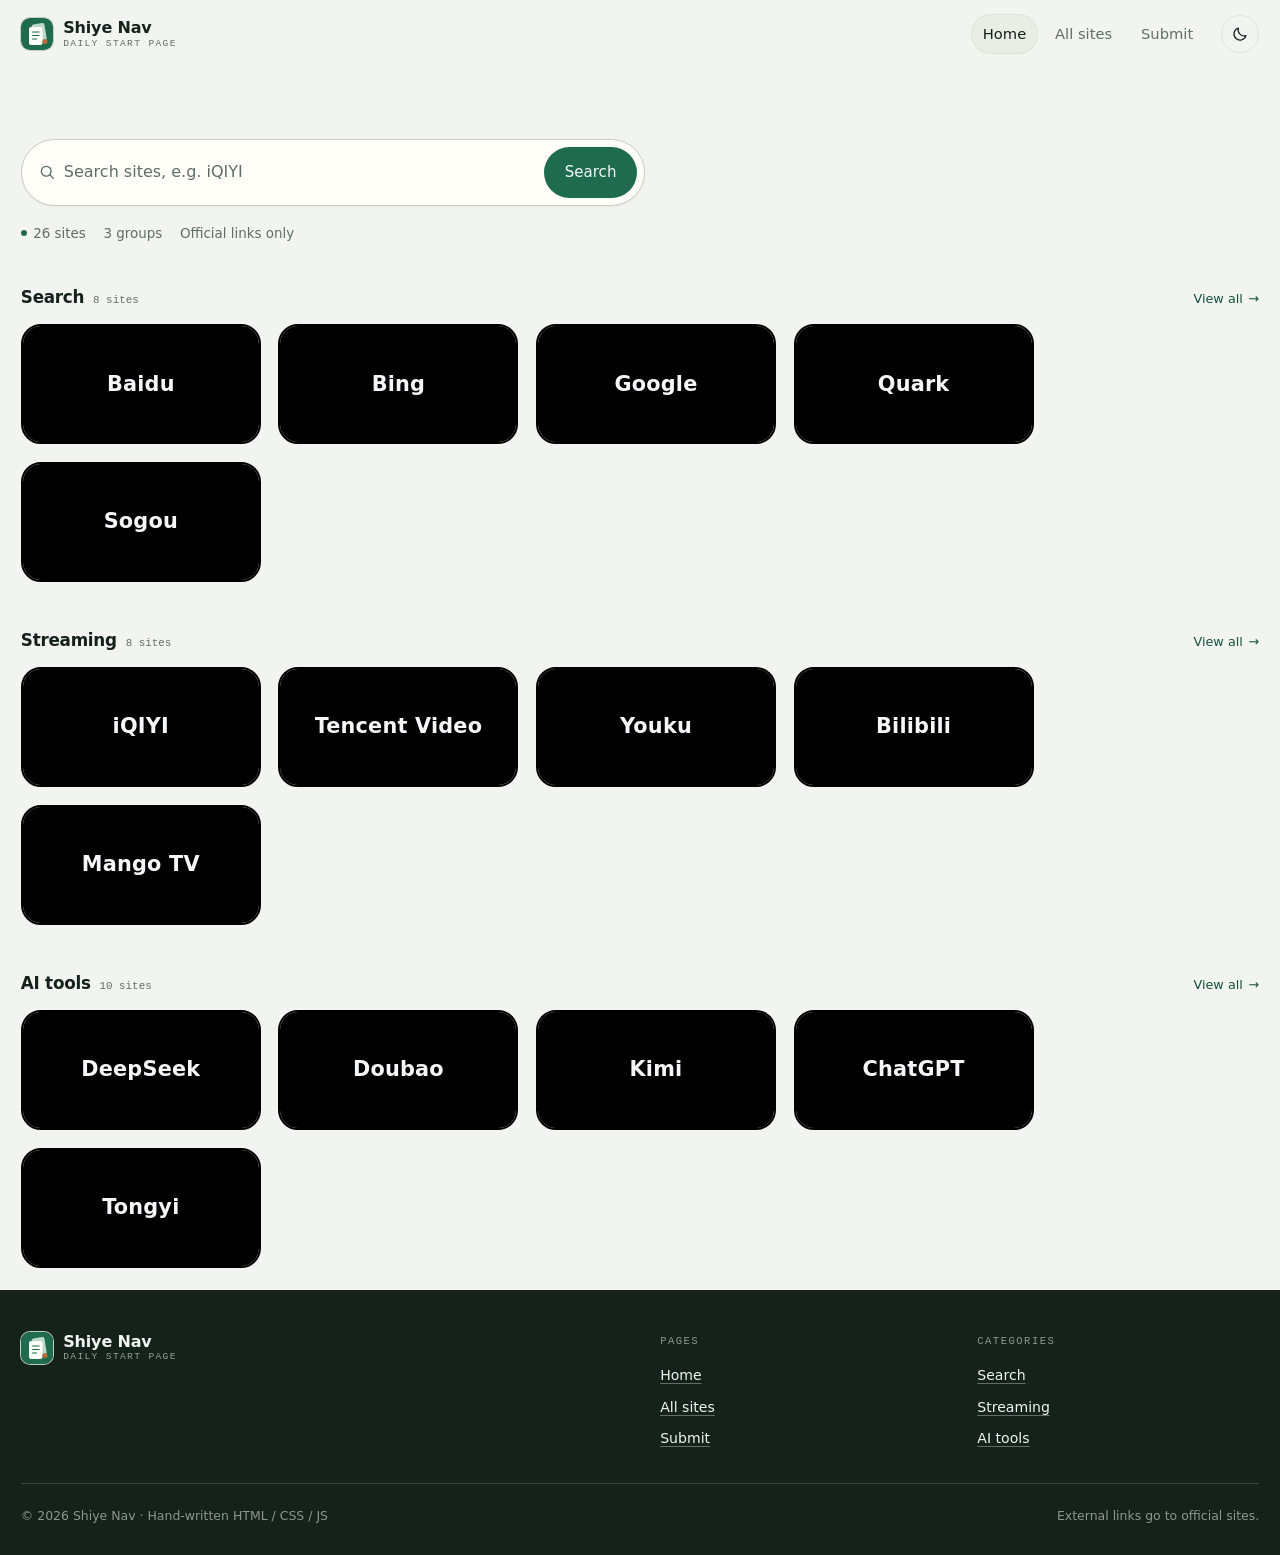
==== commit 89100b66: "content: translate the site interface to English" ====
--- a/index.html
+++ b/index.html
@@ -1,25 +1,33 @@
 <!DOCTYPE html>
-<html lang="zh-CN" class="no-js">
+<html lang="en" class="no-js">
 <head>
+<!-- ==========================================================================
+     页面元信息（不显示在页面上，给浏览器 / 搜索引擎 / 社交平台看）
+     - charset / viewport：编码与手机缩放
+     - description / canonical：搜索摘要与正式地址
+     - og:* / twitter:*：分享到微信、X 时的标题与图片
+     - icon / manifest：favicon 与“添加到主屏幕”
+     - styles.css?v=15：v=15 是缓存版本号，改样式后 +1 可强制浏览器取新文件
+     ========================================================================== -->
 <meta charset="utf-8">
 <meta name="viewport" content="width=device-width, initial-scale=1">
-<title>拾页导航 — 常用网站，一页打开</title>
-<meta name="description" content="百度、必应、爱奇艺、腾讯视频、B 站、DeepSeek、豆包等常用站点的官方入口，按搜索引擎、影视视频、AI 工具分组。">
+<title>Shiye Nav — Your daily sites, one page</title>
+<meta name="description" content="Official entry points for Baidu, Bing, iQIYI, Tencent Video, Bilibili, DeepSeek, Doubao and more — grouped into search, streaming and AI tools.">
 <link rel="canonical" href="https://swdlawa.github.io/nav/">
 
 <meta property="og:type" content="website">
-<meta property="og:site_name" content="拾页导航">
-<meta property="og:locale" content="zh_CN">
-<meta property="og:title" content="拾页导航 — 常用网站，一页打开">
-<meta property="og:description" content="搜索引擎、影视视频、AI 工具的官方入口，按类分好，点一下就跳。">
+<meta property="og:site_name" content="Shiye Nav">
+<meta property="og:locale" content="en_US">
+<meta property="og:title" content="Shiye Nav — Your daily sites, one page">
+<meta property="og:description" content="Official entry points for search, streaming and AI tools — grouped, one click away.">
 <meta property="og:url" content="https://swdlawa.github.io/nav/">
 <meta property="og:image" content="https://swdlawa.github.io/nav/assets/og-image.png">
 <meta property="og:image:width" content="1200">
 <meta property="og:image:height" content="630">
-<meta property="og:image:alt" content="拾页导航：常用网站，一页打开。">
+<meta property="og:image:alt" content="Shiye Nav: your daily sites, one page.">
 <meta name="twitter:card" content="summary_large_image">
-<meta name="twitter:title" content="拾页导航 — 常用网站，一页打开">
-<meta name="twitter:description" content="搜索引擎、影视视频、AI 工具的官方入口，按类分好。">
+<meta name="twitter:title" content="Shiye Nav — Your daily sites, one page">
+<meta name="twitter:description" content="Official entry points for search, streaming and AI tools — grouped.">
 <meta name="twitter:image" content="https://swdlawa.github.io/nav/assets/og-image.png">
 
 <link rel="icon" href="favicon.ico" sizes="16x16 32x32 48x48">
@@ -28,7 +36,7 @@
 <link rel="apple-touch-icon" href="assets/apple-touch-icon.png">
 <link rel="manifest" href="manifest.webmanifest">
 <meta name="theme-color" content="#f2f5ef">
-<link rel="stylesheet" href="css/styles.css?v=13">
+<link rel="stylesheet" href="css/styles.css?v=15">
 <script>
   (function () {
     var root = document.documentElement;
@@ -42,26 +50,28 @@
     }
   })();
 </script>
-<script src="js/main.js?v=13" defer></script>
+<script src="js/main.js?v=15" defer></script>
 </head>
 <body>
-<a class="skip-link" href="#main">跳到主要内容</a>
-
+<a class="skip-link" href="#main">Skip to main content</a>
+
+<!-- 全站页头：品牌 → 主导航 → 主题切换 / 移动端菜单
+     导航用 aria-current="page" 标出当前页，读屏软件能读出来 -->
 <header class="site-header">
   <div class="wrap header-inner">
     <a class="brand" href="index.html">
       <img class="brand-mark" src="assets/favicon.svg" alt="" width="32" height="32">
-      <span class="brand-text">拾页导航<small>Shiye Nav</small></span>
+      <span class="brand-text">Shiye Nav<small>Daily start page</small></span>
     </a>
-    <nav class="site-nav" id="site-nav" aria-label="主导航">
+    <nav class="site-nav" id="site-nav" aria-label="Main navigation">
       <ul>
-        <li><a href="index.html" aria-current="page">首页</a></li>
-        <li><a href="directory.html">全部网址</a></li>
-        <li><a href="submit.html">推荐网址</a></li>
+        <li><a href="index.html" aria-current="page">Home</a></li>
+        <li><a href="directory.html">All sites</a></li>
+        <li><a href="submit.html">Submit</a></li>
       </ul>
     </nav>
     <div class="header-tools">
-      <button class="icon-btn theme-toggle" type="button" data-theme-toggle aria-pressed="false" aria-label="切换到深色模式">
+      <button class="icon-btn theme-toggle" type="button" data-theme-toggle aria-pressed="false" aria-label="Switch to dark theme">
         <svg class="icon-sun" viewBox="0 0 24 24" fill="none" stroke="currentColor" stroke-width="1.7" stroke-linecap="round" aria-hidden="true">
           <circle cx="12" cy="12" r="4.2"/>
           <path d="M12 2.5v2M12 19.5v2M2.5 12h2M19.5 12h2M5.2 5.2l1.4 1.4M17.4 17.4l1.4 1.4M18.8 5.2l-1.4 1.4M6.6 17.4l-1.4 1.4"/>
@@ -70,7 +80,7 @@
           <path d="M20 14.2A8.2 8.2 0 0 1 9.8 4a8.2 8.2 0 1 0 10.2 10.2Z"/>
         </svg>
       </button>
-      <button class="icon-btn nav-toggle" type="button" data-nav-toggle aria-expanded="false" aria-controls="site-nav" aria-label="打开菜单">
+      <button class="icon-btn nav-toggle" type="button" data-nav-toggle aria-expanded="false" aria-controls="site-nav" aria-label="Open menu">
         <svg viewBox="0 0 24 24" fill="none" stroke="currentColor" stroke-width="1.8" stroke-linecap="round" aria-hidden="true">
           <path d="M4 7h16M4 12h16M4 17h16"/>
         </svg>
@@ -79,39 +89,44 @@
   </div>
 </header>
 
+<!-- ==================== 主内容开始 ==================== -->
 <main id="main">
 
+  <!-- 首屏：搜索框 + 统计。标题与说明文字已按需求移除，页面直接从搜索开始。
+       form 的 action 指向 directory.html：即使 JS 失效，提交也能带 ?q= 跳过去 -->
   <div class="wrap hero hero--compact">
     <form class="search-form" action="directory.html" method="get" role="search">
       <svg viewBox="0 0 24 24" fill="none" stroke="currentColor" stroke-width="1.8" stroke-linecap="round" aria-hidden="true">
         <circle cx="11" cy="11" r="6.5"/>
         <path d="M16 16l4.5 4.5"/>
       </svg>
-      <label for="hero-search" style="position:absolute;width:1px;height:1px;overflow:hidden;clip:rect(0 0 0 0)">搜索网站</label>
-      <input id="hero-search" type="search" name="q" placeholder="搜网站，比如 爱奇艺" autocomplete="off">
-      <button class="btn btn--accent" type="submit">搜索</button>
+      <label for="hero-search" style="position:absolute;width:1px;height:1px;overflow:hidden;clip:rect(0 0 0 0)">Search sites</label>
+      <input id="hero-search" type="search" name="q" placeholder="Search sites, e.g. iQIYI" autocomplete="off">
+      <button class="btn btn--accent" type="submit">Search</button>
     </form>
 
     <p class="hero-meta">
-      <span><span class="dot" aria-hidden="true"></span>26 个站点</span>
-      <span>3 个分类</span>
-      <span>只链官网</span>
+      <span><span class="dot" aria-hidden="true"></span>26 sites</span>
+      <span>3 groups</span>
+      <span>Official links only</span>
     </p>
   </div>
 
+  <!-- 三组常用入口：每组只展示 5 个，其余在“查看全部”里。
+       每个按钮的样式来自 .link-card，改一处全站生效 -->
   <section class="section section--tight" aria-labelledby="group-search">
     <div class="wrap">
       <div class="group-head">
-        <h2 id="group-search">搜索引擎</h2>
-        <span class="group-count">8 个</span>
-        <a class="text-link" href="directory.html#group-search">查看全部</a>
+        <h2 id="group-search">Search</h2>
+        <span class="group-count">8 sites</span>
+        <a class="text-link" href="directory.html#group-search">View all</a>
       </div>
       <ul class="link-grid" role="list">
-        <li><a class="link-card" href="https://www.baidu.com/" target="_blank" rel="noopener"><span class="link-icon" style="--mark:#2932e1" aria-hidden="true">BD</span><span class="link-text"><span class="link-name">百度</span><span class="link-domain">baidu.com</span></span></a></li>
-        <li><a class="link-card" href="https://cn.bing.com/" target="_blank" rel="noopener"><span class="link-icon" style="--mark:#008373" aria-hidden="true">B</span><span class="link-text"><span class="link-name">必应</span><span class="link-domain">cn.bing.com</span></span></a></li>
+        <li><a class="link-card" href="https://www.baidu.com/" target="_blank" rel="noopener"><span class="link-icon" style="--mark:#2932e1" aria-hidden="true">BD</span><span class="link-text"><span class="link-name">Baidu</span><span class="link-domain">baidu.com</span></span></a></li>
+        <li><a class="link-card" href="https://cn.bing.com/" target="_blank" rel="noopener"><span class="link-icon" style="--mark:#008373" aria-hidden="true">B</span><span class="link-text"><span class="link-name">Bing</span><span class="link-domain">cn.bing.com</span></span></a></li>
         <li><a class="link-card" href="https://www.google.com/" target="_blank" rel="noopener"><span class="link-icon" style="--mark:#4285f4" aria-hidden="true">G</span><span class="link-text"><span class="link-name">Google</span><span class="link-domain">google.com</span></span></a></li>
-        <li><a class="link-card" href="https://quark.sm.cn/" target="_blank" rel="noopener"><span class="link-icon" style="--mark:#6d4aff" aria-hidden="true">QK</span><span class="link-text"><span class="link-name">夸克</span><span class="link-domain">quark.sm.cn</span></span></a></li>
-        <li><a class="link-card" href="https://www.sogou.com/" target="_blank" rel="noopener"><span class="link-icon" style="--mark:#fb6022" aria-hidden="true">SG</span><span class="link-text"><span class="link-name">搜狗搜索</span><span class="link-domain">sogou.com</span></span></a></li>
+        <li><a class="link-card" href="https://quark.sm.cn/" target="_blank" rel="noopener"><span class="link-icon" style="--mark:#6d4aff" aria-hidden="true">QK</span><span class="link-text"><span class="link-name">Quark</span><span class="link-domain">quark.sm.cn</span></span></a></li>
+        <li><a class="link-card" href="https://www.sogou.com/" target="_blank" rel="noopener"><span class="link-icon" style="--mark:#fb6022" aria-hidden="true">SG</span><span class="link-text"><span class="link-name">Sogou</span><span class="link-domain">sogou.com</span></span></a></li>
       </ul>
     </div>
   </section>
@@ -119,16 +134,16 @@
   <section class="section section--tight" aria-labelledby="group-video">
     <div class="wrap">
       <div class="group-head">
-        <h2 id="group-video">影视视频</h2>
-        <span class="group-count">8 个</span>
-        <a class="text-link" href="directory.html#group-video">查看全部</a>
+        <h2 id="group-video">Streaming</h2>
+        <span class="group-count">8 sites</span>
+        <a class="text-link" href="directory.html#group-video">View all</a>
       </div>
       <ul class="link-grid" role="list">
-        <li><a class="link-card" href="https://www.iqiyi.com/" target="_blank" rel="noopener"><span class="link-icon" style="--mark:#00be06" aria-hidden="true">IQ</span><span class="link-text"><span class="link-name">爱奇艺</span><span class="link-domain">iqiyi.com</span></span></a></li>
-        <li><a class="link-card" href="https://v.qq.com/" target="_blank" rel="noopener"><span class="link-icon" style="--mark:#ff6022" aria-hidden="true">TX</span><span class="link-text"><span class="link-name">腾讯视频</span><span class="link-domain">v.qq.com</span></span></a></li>
-        <li><a class="link-card" href="https://www.youku.com/" target="_blank" rel="noopener"><span class="link-icon" style="--mark:#1f8dff" aria-hidden="true">YK</span><span class="link-text"><span class="link-name">优酷</span><span class="link-domain">youku.com</span></span></a></li>
-        <li><a class="link-card" href="https://www.bilibili.com/" target="_blank" rel="noopener"><span class="link-icon" style="--mark:#fb7299" aria-hidden="true">B</span><span class="link-text"><span class="link-name">哔哩哔哩</span><span class="link-domain">bilibili.com</span></span></a></li>
-        <li><a class="link-card" href="https://www.mgtv.com/" target="_blank" rel="noopener"><span class="link-icon" style="--mark:#ff6f00" aria-hidden="true">MG</span><span class="link-text"><span class="link-name">芒果 TV</span><span class="link-domain">mgtv.com</span></span></a></li>
+        <li><a class="link-card" href="https://www.iqiyi.com/" target="_blank" rel="noopener"><span class="link-icon" style="--mark:#00be06" aria-hidden="true">IQ</span><span class="link-text"><span class="link-name">iQIYI</span><span class="link-domain">iqiyi.com</span></span></a></li>
+        <li><a class="link-card" href="https://v.qq.com/" target="_blank" rel="noopener"><span class="link-icon" style="--mark:#ff6022" aria-hidden="true">TX</span><span class="link-text"><span class="link-name">Tencent Video</span><span class="link-domain">v.qq.com</span></span></a></li>
+        <li><a class="link-card" href="https://www.youku.com/" target="_blank" rel="noopener"><span class="link-icon" style="--mark:#1f8dff" aria-hidden="true">YK</span><span class="link-text"><span class="link-name">Youku</span><span class="link-domain">youku.com</span></span></a></li>
+        <li><a class="link-card" href="https://www.bilibili.com/" target="_blank" rel="noopener"><span class="link-icon" style="--mark:#fb7299" aria-hidden="true">B</span><span class="link-text"><span class="link-name">Bilibili</span><span class="link-domain">bilibili.com</span></span></a></li>
+        <li><a class="link-card" href="https://www.mgtv.com/" target="_blank" rel="noopener"><span class="link-icon" style="--mark:#ff6f00" aria-hidden="true">MG</span><span class="link-text"><span class="link-name">Mango TV</span><span class="link-domain">mgtv.com</span></span></a></li>
       </ul>
     </div>
   </section>
@@ -136,56 +151,57 @@
   <section class="section section--tight" aria-labelledby="group-ai">
     <div class="wrap">
       <div class="group-head">
-        <h2 id="group-ai">AI 工具</h2>
-        <span class="group-count">10 个</span>
-        <a class="text-link" href="directory.html#group-ai">查看全部</a>
+        <h2 id="group-ai">AI tools</h2>
+        <span class="group-count">10 sites</span>
+        <a class="text-link" href="directory.html#group-ai">View all</a>
       </div>
       <ul class="link-grid" role="list">
         <li><a class="link-card" href="https://www.deepseek.com/" target="_blank" rel="noopener"><span class="link-icon" style="--mark:#4c6ef5" aria-hidden="true">DS</span><span class="link-text"><span class="link-name">DeepSeek</span><span class="link-domain">deepseek.com</span></span></a></li>
-        <li><a class="link-card" href="https://www.doubao.com/" target="_blank" rel="noopener"><span class="link-icon" style="--mark:#f43f5e" aria-hidden="true">豆</span><span class="link-text"><span class="link-name">豆包</span><span class="link-domain">doubao.com</span></span></a></li>
+        <li><a class="link-card" href="https://www.doubao.com/" target="_blank" rel="noopener"><span class="link-icon" style="--mark:#f43f5e" aria-hidden="true">DB</span><span class="link-text"><span class="link-name">Doubao</span><span class="link-domain">doubao.com</span></span></a></li>
         <li><a class="link-card" href="https://kimi.moonshot.cn/" target="_blank" rel="noopener"><span class="link-icon" style="--mark:#6d4aff" aria-hidden="true">K</span><span class="link-text"><span class="link-name">Kimi</span><span class="link-domain">kimi.moonshot.cn</span></span></a></li>
         <li><a class="link-card" href="https://chatgpt.com/" target="_blank" rel="noopener"><span class="link-icon" style="--mark:#10a37f" aria-hidden="true">GPT</span><span class="link-text"><span class="link-name">ChatGPT</span><span class="link-domain">chatgpt.com</span></span></a></li>
-        <li><a class="link-card" href="https://tongyi.aliyun.com/" target="_blank" rel="noopener"><span class="link-icon" style="--mark:#615ced" aria-hidden="true">QW</span><span class="link-text"><span class="link-name">通义</span><span class="link-domain">tongyi.aliyun.com</span></span></a></li>
+        <li><a class="link-card" href="https://tongyi.aliyun.com/" target="_blank" rel="noopener"><span class="link-icon" style="--mark:#615ced" aria-hidden="true">QW</span><span class="link-text"><span class="link-name">Tongyi</span><span class="link-domain">tongyi.aliyun.com</span></span></a></li>
       </ul>
     </div>
   </section>
 
 </main>
 
+<!-- 页脚：品牌 + 页面链接 + 分类链接 + 版权（年份由 JS 自动填） -->
 <footer class="site-footer">
   <div class="wrap">
     <div class="footer-grid">
       <div class="footer-brand">
         <a class="brand" href="index.html">
           <img class="brand-mark" src="assets/favicon.svg" alt="" width="32" height="32">
-          <span class="brand-text">拾页导航<small>Shiye Nav</small></span>
+          <span class="brand-text">Shiye Nav<small>Daily start page</small></span>
         </a>
       </div>
       <div class="footer-col">
-        <h2>页面</h2>
+        <h2>Pages</h2>
         <ul>
-          <li><a href="index.html">首页</a></li>
-          <li><a href="directory.html">全部网址</a></li>
-          <li><a href="submit.html">推荐网址</a></li>
+          <li><a href="index.html">Home</a></li>
+          <li><a href="directory.html">All sites</a></li>
+          <li><a href="submit.html">Submit</a></li>
         </ul>
       </div>
       <div class="footer-col">
-        <h2>分类</h2>
+        <h2>Categories</h2>
         <ul>
-          <li><a href="directory.html#group-search">搜索引擎</a></li>
-          <li><a href="directory.html#group-video">影视视频</a></li>
-          <li><a href="directory.html#group-ai">AI 工具</a></li>
+          <li><a href="directory.html#group-search">Search</a></li>
+          <li><a href="directory.html#group-video">Streaming</a></li>
+          <li><a href="directory.html#group-ai">AI tools</a></li>
         </ul>
       </div>
     </div>
     <div class="footer-bottom">
-      <p>© <span data-year>2026</span> 拾页导航 · 手写 HTML / CSS / JS</p>
-      <p>外部链接均指向官方网站。</p>
+      <p>© <span data-year>2026</span> Shiye Nav · Hand-written HTML / CSS / JS</p>
+      <p>External links go to official sites.</p>
     </div>
   </div>
 </footer>
 
-<button class="to-top" type="button" data-to-top aria-label="回到顶部">
+<button class="to-top" type="button" data-to-top aria-label="Back to top">
   <svg viewBox="0 0 24 24" width="18" height="18" fill="none" stroke="currentColor" stroke-width="1.8" stroke-linecap="round" stroke-linejoin="round" aria-hidden="true">
     <path d="M12 19V5M5 12l7-7 7 7"/>
   </svg>
--- a/css/styles.css
+++ b/css/styles.css
@@ -7,6 +7,10 @@
    ========================================================================== */
 
 /* 1. Tokens ---------------------------------------------------------------- */
+/* ---------- 设计变量：改这里就能换全站配色 ----------
+   --bg 是页面底色，--ink 是正文颜色，--accent 是强调色。
+   深色模式不是重写样式，而是把这一组变量换掉（见下面的 [data-theme="dark"]）。
+   所有组件都用 var(--xxx) 取值，所以一处改动全站生效。 */
 :root {
   --bg: #f2f5ef;
   --surface: #fffef9;
@@ -38,6 +42,7 @@
   color-scheme: light;
 }
 
+/* 深色主题：只覆盖变量值。切换由 <html data-theme="dark"> 触发。 */
 [data-theme="dark"] {
   --bg: #0f1612;
   --surface: #161f1a;
@@ -162,6 +167,7 @@
 }
 
 /* 3. Layout ---------------------------------------------------------------- */
+/* 统一的内容容器：小屏左右留白，大屏最宽 1280px 并居中。 */
 .wrap {
   width: min(100% - 2.6rem, var(--wrap));
   margin-inline: auto;
@@ -1600,6 +1606,7 @@
 
 /* 6c. Fixed-size pure-black jump buttons -------------------------------- */
 .link-grid {
+  /* 固定 240px 宽：容器 1280 时一行正好 5 个（5×240 + 4 个间距） */
   grid-template-columns: repeat(auto-fill, 240px);
   justify-content: start;
   gap: 1.1rem;
@@ -1749,6 +1756,10 @@
   }
 }
 
+/* 6h. 最终边框：2px 纯黑。
+   前面 6b–6g 是迭代过程中留下的历史规则（渐变边、光晕、动画），
+   这里用同样的选择器覆盖它们；最终生效的是本段。
+   想恢复彩色描边，只需要改这里的 border 颜色和 background。 */
 /* 6h. Solid black border ------------------------------------------------- */
 .link-card {
   border: 2px solid #000;
@@ -1777,4 +1788,14 @@
   box-shadow: none;
   filter: none;
   text-shadow: none;
+}
+/* 9b. Single-column submit form ----------------------------------------- */
+.submit-grid--single {
+  grid-template-columns: minmax(0, 1fr);
+  max-width: 620px;
+  margin-inline: auto;
+}
+/* 8b. Page heading without an eyebrow ------------------------------- */
+.page-head h1:first-child {
+  margin-top: 0;
 }
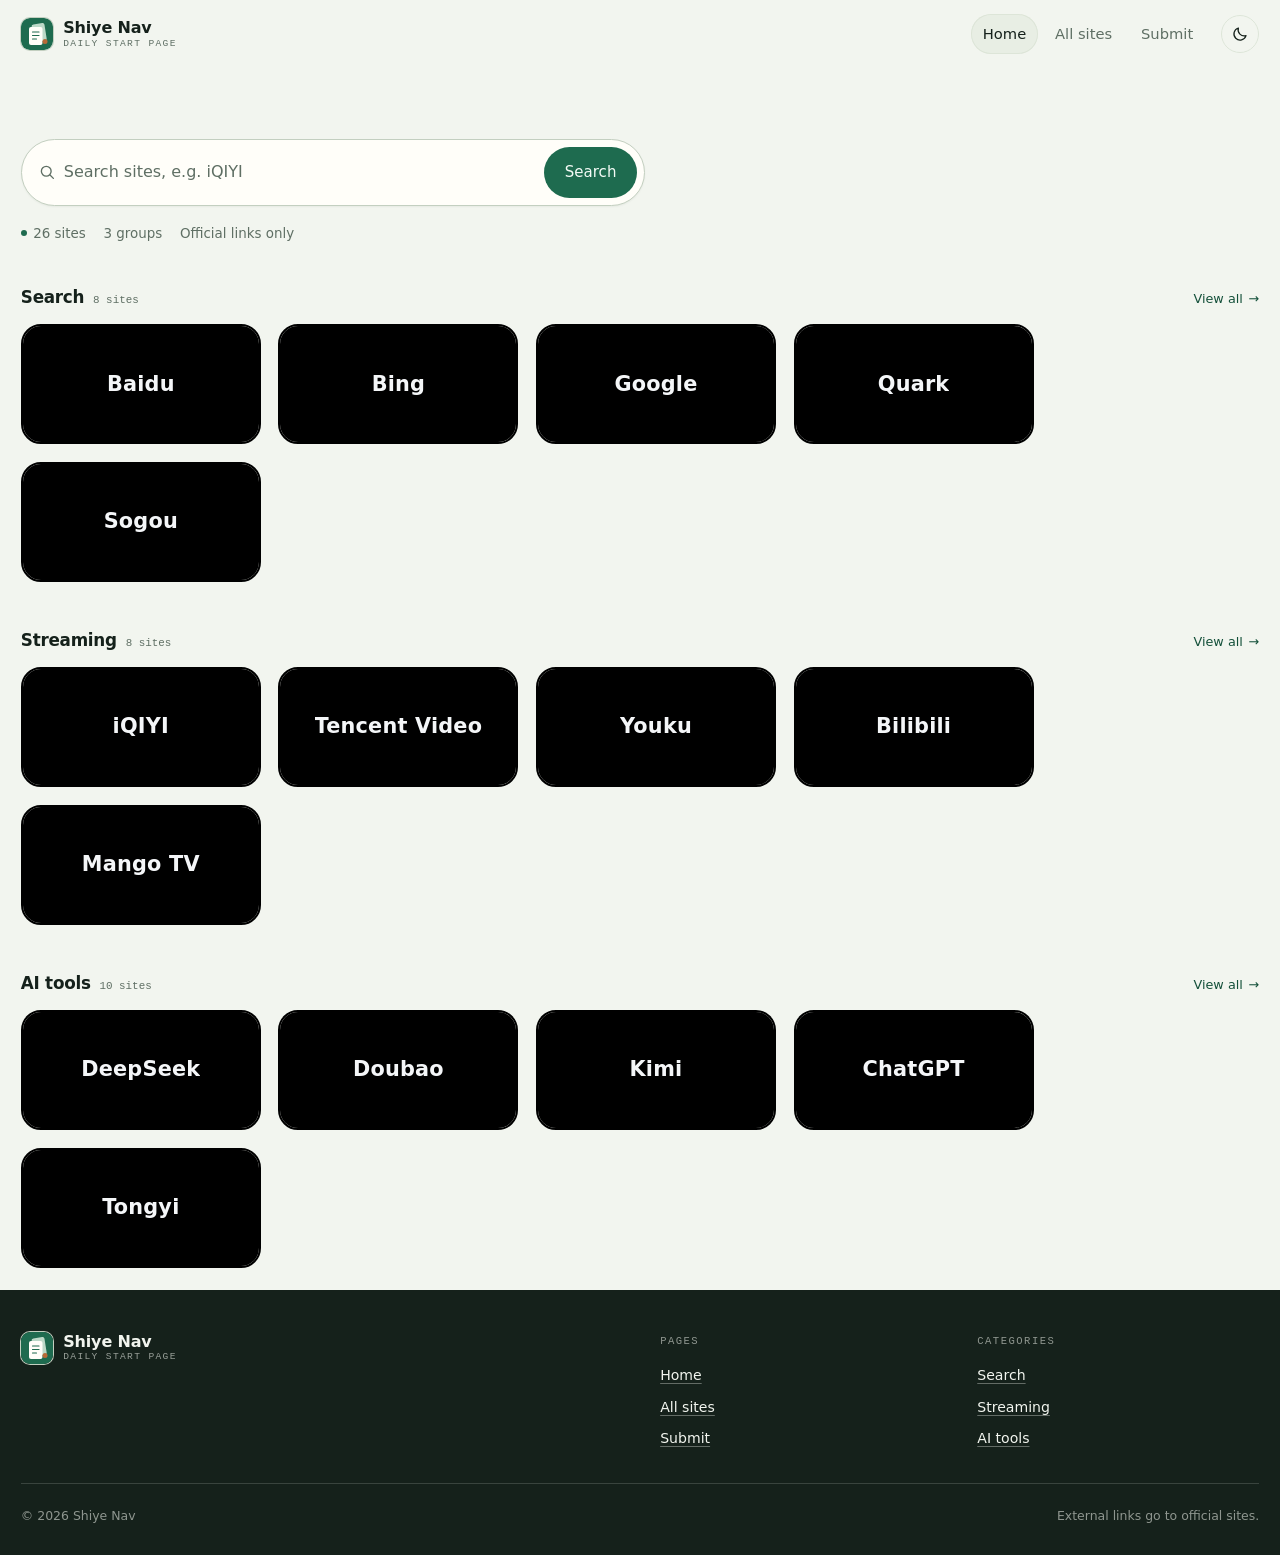
==== commit 66f0b25e: "content: remove the footer build credit" ====
--- a/index.html
+++ b/index.html
@@ -195,7 +195,7 @@
       </div>
     </div>
     <div class="footer-bottom">
-      <p>© <span data-year>2026</span> Shiye Nav · Hand-written HTML / CSS / JS</p>
+      <p>© <span data-year>2026</span> Shiye Nav</p>
       <p>External links go to official sites.</p>
     </div>
   </div>
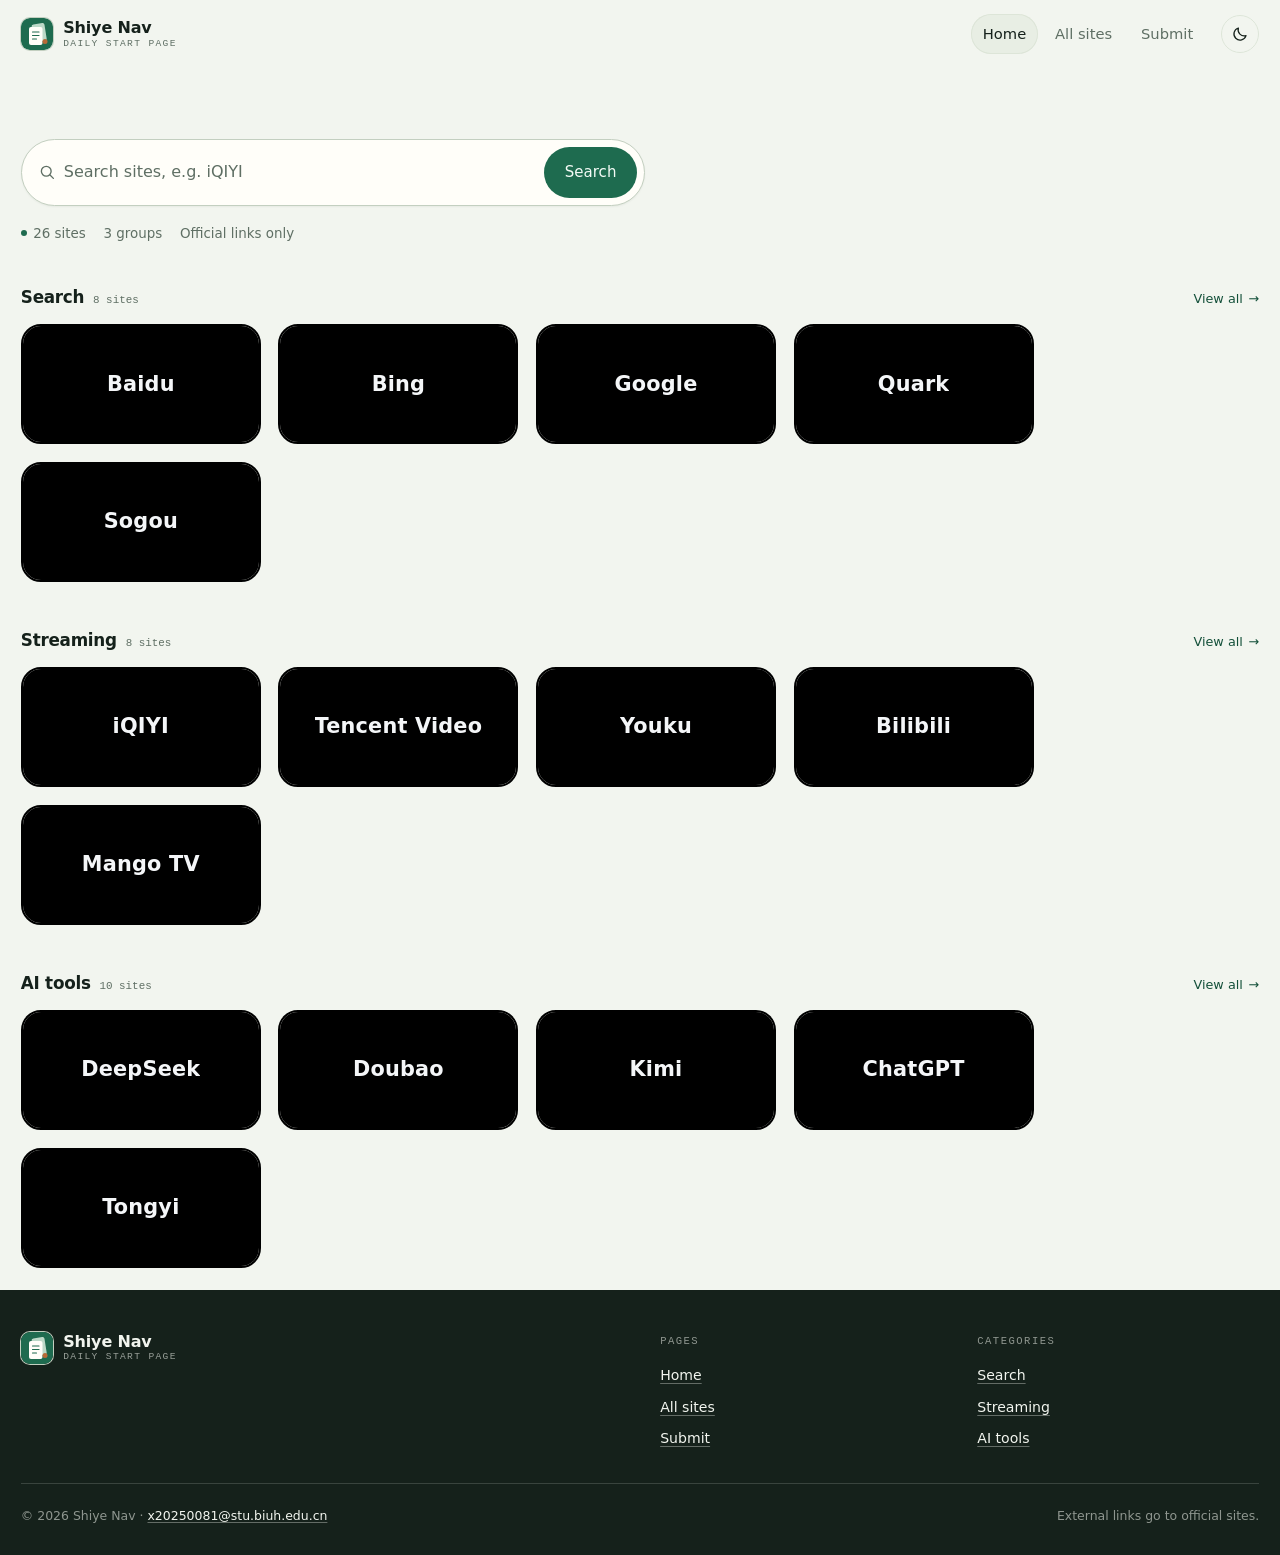
==== commit a1782353: "content: put the contact email in the footer" ====
--- a/index.html
+++ b/index.html
@@ -195,7 +195,7 @@
       </div>
     </div>
     <div class="footer-bottom">
-      <p>© <span data-year>2026</span> Shiye Nav</p>
+      <p>© <span data-year>2026</span> Shiye Nav · <a href="mailto:x20250081@stu.biuh.edu.cn">x20250081@stu.biuh.edu.cn</a></p>
       <p>External links go to official sites.</p>
     </div>
   </div>
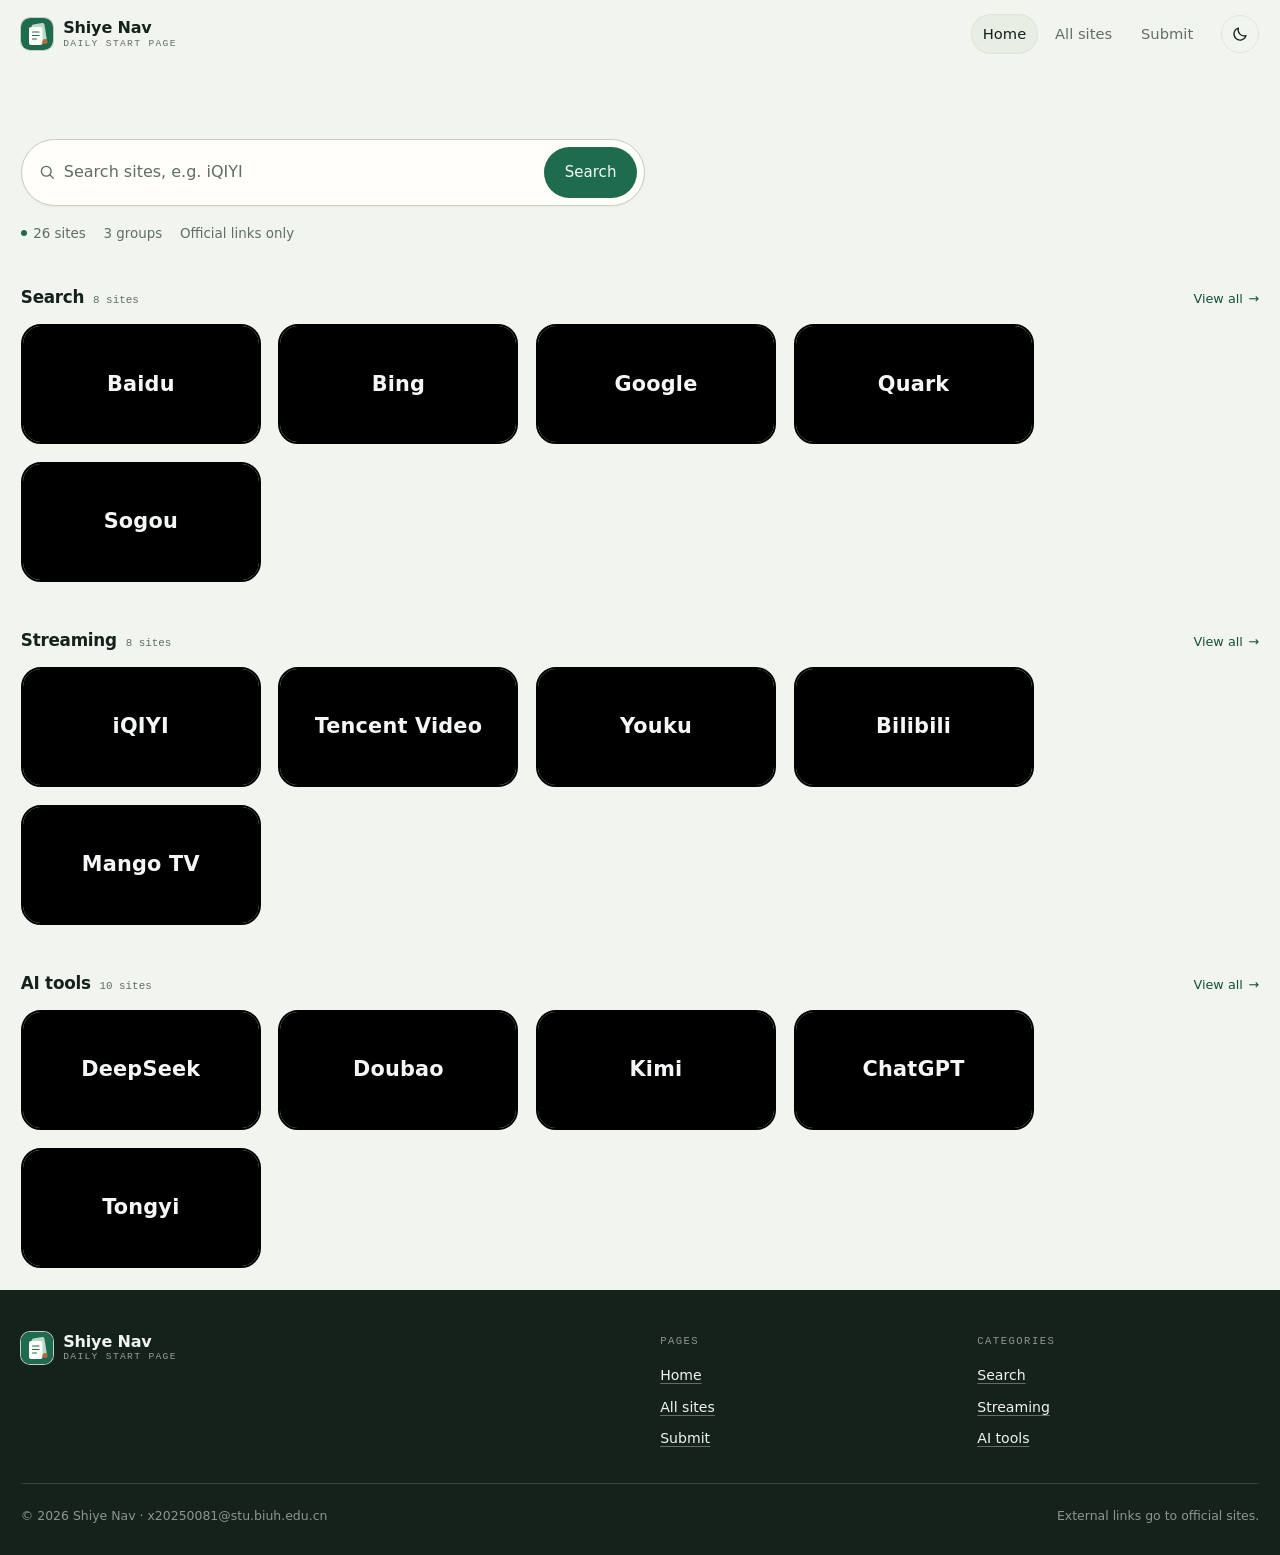
==== commit 5e61bfba: "content: show the footer email as plain text" ====
--- a/index.html
+++ b/index.html
@@ -195,7 +195,7 @@
       </div>
     </div>
     <div class="footer-bottom">
-      <p>© <span data-year>2026</span> Shiye Nav · <a href="mailto:x20250081@stu.biuh.edu.cn">x20250081@stu.biuh.edu.cn</a></p>
+      <p>© <span data-year>2026</span> Shiye Nav · x20250081@stu.biuh.edu.cn</p>
       <p>External links go to official sites.</p>
     </div>
   </div>
